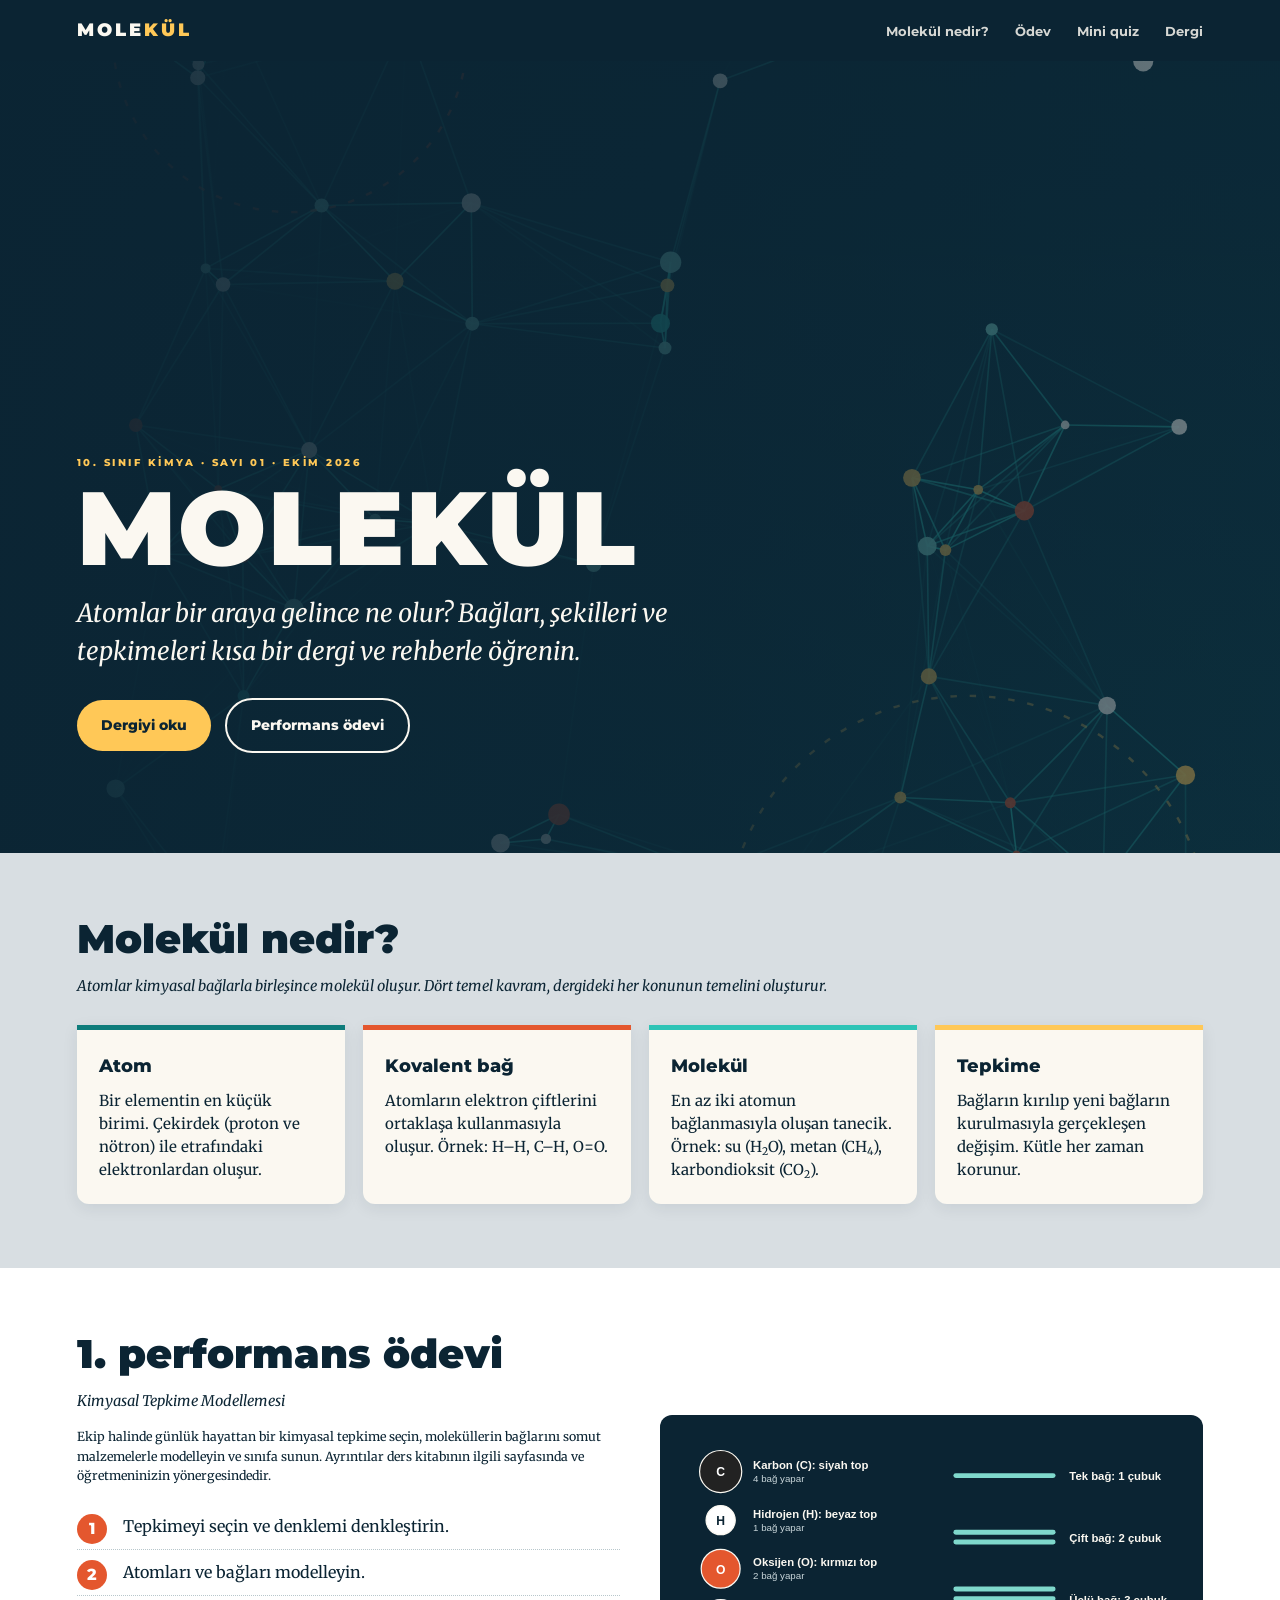
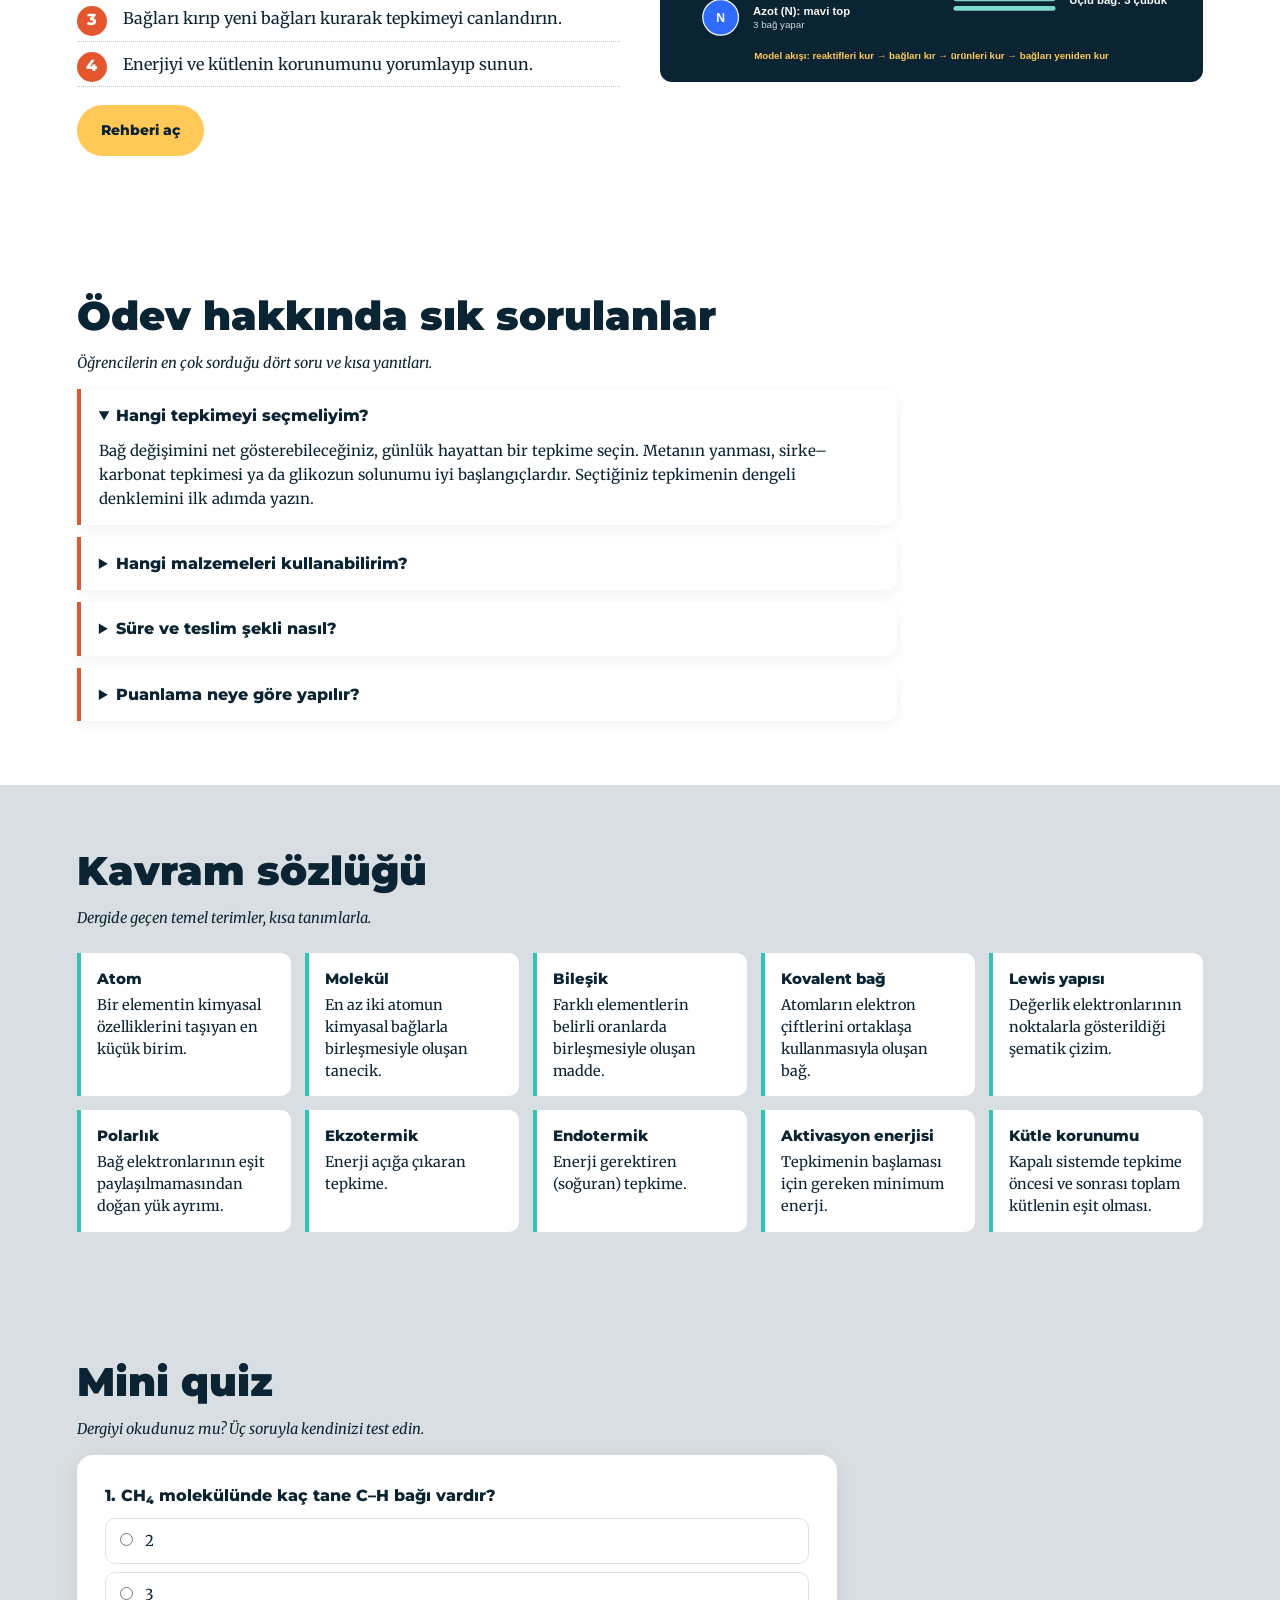
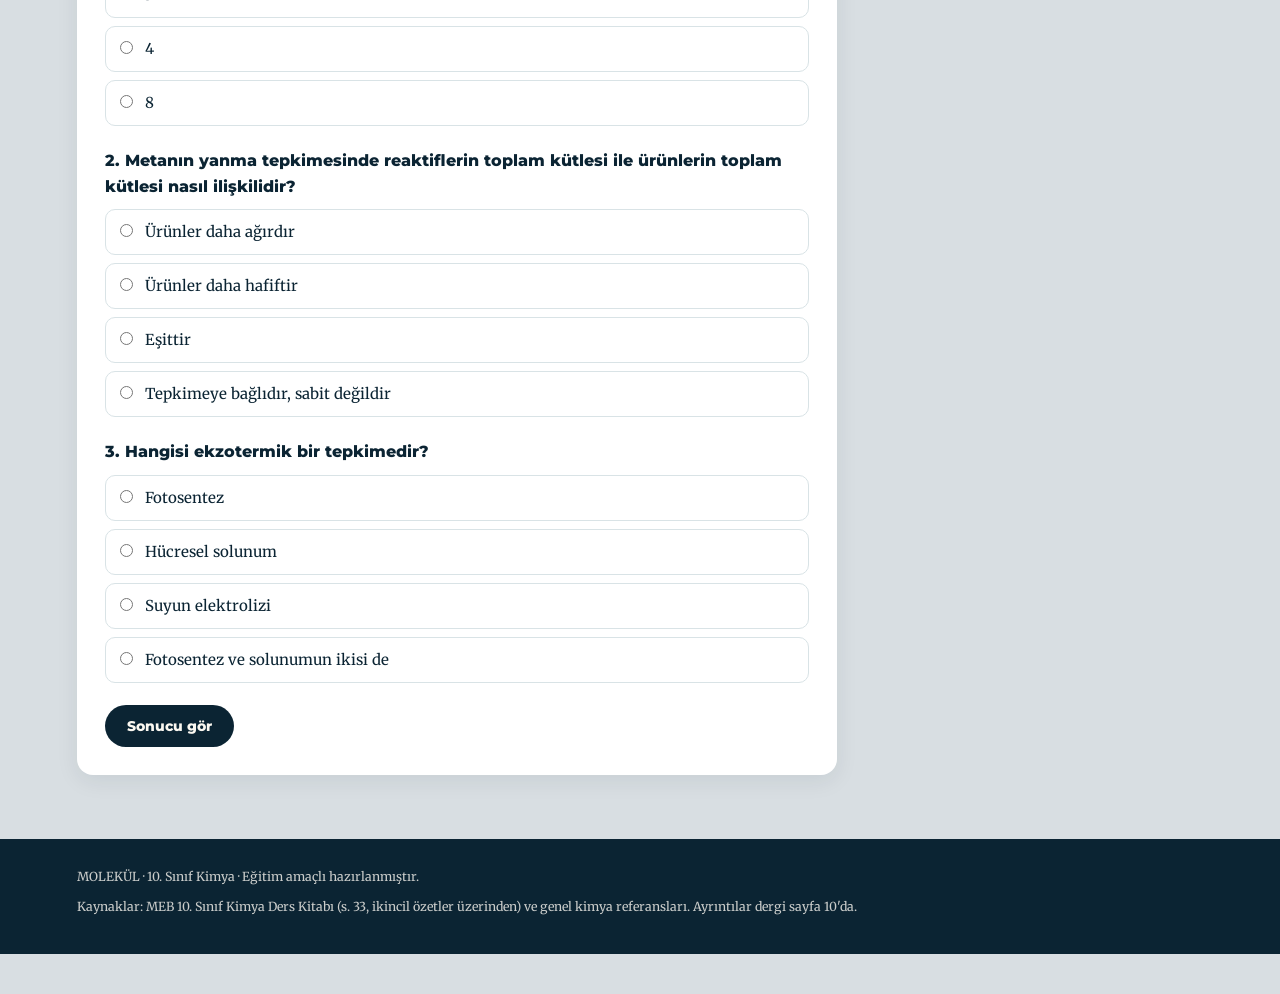
==== public/kimya/index.html @ 11183472 "Add MOLEKÜL chemistry magazine and website - 10-page A4 magazine in public/kimya (sayfa1-10.html): a" ====
<!DOCTYPE html>
<html lang="tr">
<head>
    <meta charset="UTF-8">
    <meta name="viewport" content="width=device-width, initial-scale=1.0">
    <title>MOLEKÜL — 10. Sınıf Kimya</title>
    <meta name="description" content="Moleküller ve kimyasal tepkimeler için kısa dergi, 1. performans ödevi rehberi ve mini quiz.">
    <link rel="preconnect" href="https://fonts.googleapis.com">
    <link rel="preconnect" href="https://fonts.gstatic.com" crossorigin>
    <link href="https://fonts.googleapis.com/css2?family=Merriweather:wght@400;700&family=Montserrat:wght@400;600;700;800;900&display=swap" rel="stylesheet">
    <link rel="stylesheet" href="kimya.css">
</head>
<body>
    <header class="site-header">
        <a class="brand" href="index.html">MOLE<span>KÜL</span></a>
        <nav class="site-nav">
            <a href="#molekul">Molekül nedir?</a>
            <a href="#odev">Ödev</a>
            <a href="#quiz">Mini quiz</a>
            <a href="dergi.html">Dergi</a>
        </nav>
    </header>

    <section class="hero">
        <img src="img/kapak.svg" alt="">
        <div class="hero-inner">
            <p class="kicker">10. Sınıf Kimya · Sayı 01 · Ekim 2026</p>
            <h1>MOLEKÜL</h1>
            <p class="lead">Atomlar bir araya gelince ne olur? Bağları, şekilleri ve tepkimeleri kısa bir dergi ve rehberle öğrenin.</p>
            <div class="btn-row">
                <a class="btn primary" href="dergi.html">Dergiyi oku</a>
                <a class="btn ghost" href="sayfa10.html">Performans ödevi</a>
            </div>
        </div>
    </section>

    <section class="block" id="molekul">
        <h2 class="section-title">Molekül nedir?</h2>
        <p class="lead">Atomlar kimyasal bağlarla birleşince molekül oluşur. Dört temel kavram, dergideki her konunun temelini oluşturur.</p>
        <div class="site-cards">
            <div class="site-card">
                <h3>Atom</h3>
                <p>Bir elementin en küçük birimi. Çekirdek (proton ve nötron) ile etrafındaki elektronlardan oluşur.</p>
            </div>
            <div class="site-card coral">
                <h3>Kovalent bağ</h3>
                <p>Atomların elektron çiftlerini ortaklaşa kullanmasıyla oluşur. Örnek: H–H, C–H, O=O.</p>
            </div>
            <div class="site-card mint">
                <h3>Molekül</h3>
                <p>En az iki atomun bağlanmasıyla oluşan tanecik. Örnek: su (H<sub>2</sub>O), metan (CH<sub>4</sub>), karbondioksit (CO<sub>2</sub>).</p>
            </div>
            <div class="site-card sun">
                <h3>Tepkime</h3>
                <p>Bağların kırılıp yeni bağların kurulmasıyla gerçekleşen değişim. Kütle her zaman korunur.</p>
            </div>
        </div>
    </section>

    <section class="block alt" id="odev">
        <div class="two-up">
            <div>
                <h2 class="section-title">1. performans ödevi</h2>
                <p class="lead">Kimyasal Tepkime Modellemesi</p>
                <p>Ekip halinde günlük hayattan bir kimyasal tepkime seçin, moleküllerin bağlarını somut malzemelerle modelleyin ve sınıfa sunun. Ayrıntılar ders kitabının ilgili sayfasında ve öğretmeninizin yönergesindedir.</p>
                <ol class="steps-web">
                    <li>Tepkimeyi seçin ve denklemi denkleştirin.</li>
                    <li>Atomları ve bağları modelleyin.</li>
                    <li>Bağları kırıp yeni bağları kurarak tepkimeyi canlandırın.</li>
                    <li>Enerjiyi ve kütlenin korunumunu yorumlayıp sunun.</li>
                </ol>
                <div class="btn-row">
                    <a class="btn primary" href="sayfa10.html">Rehberi aç</a>
                </div>
            </div>
            <img src="img/model-malzeme.svg" alt="Atom renk kodları ve bağ çubukları">
        </div>
    </section>

    <section class="block alt" id="sss">
        <h2 class="section-title">Ödev hakkında sık sorulanlar</h2>
        <p class="lead">Öğrencilerin en çok sorduğu dört soru ve kısa yanıtları.</p>
        <div class="faq">
            <details open>
                <summary>Hangi tepkimeyi seçmeliyim?</summary>
                <p>Bağ değişimini net gösterebileceğiniz, günlük hayattan bir tepkime seçin. Metanın yanması, sirke–karbonat tepkimesi ya da glikozun solunumu iyi başlangıçlardır. Seçtiğiniz tepkimenin dengeli denklemini ilk adımda yazın.</p>
            </details>
            <details>
                <summary>Hangi malzemeleri kullanabilirim?</summary>
                <p>Atomlar için renkli hamur, kil ya da toplar; bağlar için kürdan, çöp şiş veya pipet kullanabilirsiniz. Renk kodları için dergi sayfa 10'a bakın: karbon siyah, hidrojen beyaz, oksijen kırmızı, azot mavi.</p>
            </details>
            <details>
                <summary>Süre ve teslim şekli nasıl?</summary>
                <p>Ders kitabındaki özete göre çalışma 2 ders saatinde tamamlanır ve model ile kısa bir sunum (ya da poster) olarak teslim edilir. Kesin tarih ve format için öğretmeninizin yönergesi geçerlidir.</p>
            </details>
            <details>
                <summary>Puanlama neye göre yapılır?</summary>
                <p>İkincil kaynaklara göre tepkimenin tanımı, malzeme seçimi, süreç adımlarının izlenmesi ve modelin bilimsel uygunluğu ölçütlerle değerlendirilir. Ders kitabının eklerindeki form ve öğretmen kriterleri esas alınmalıdır.</p>
            </details>
        </div>
    </section>

    <section class="block" id="sozluk">
        <h2 class="section-title">Kavram sözlüğü</h2>
        <p class="lead">Dergide geçen temel terimler, kısa tanımlarla.</p>
        <dl class="glossary">
            <div><dt>Atom</dt><dd>Bir elementin kimyasal özelliklerini taşıyan en küçük birim.</dd></div>
            <div><dt>Molekül</dt><dd>En az iki atomun kimyasal bağlarla birleşmesiyle oluşan tanecik.</dd></div>
            <div><dt>Bileşik</dt><dd>Farklı elementlerin belirli oranlarda birleşmesiyle oluşan madde.</dd></div>
            <div><dt>Kovalent bağ</dt><dd>Atomların elektron çiftlerini ortaklaşa kullanmasıyla oluşan bağ.</dd></div>
            <div><dt>Lewis yapısı</dt><dd>Değerlik elektronlarının noktalarla gösterildiği şematik çizim.</dd></div>
            <div><dt>Polarlık</dt><dd>Bağ elektronlarının eşit paylaşılmamasından doğan yük ayrımı.</dd></div>
            <div><dt>Ekzotermik</dt><dd>Enerji açığa çıkaran tepkime.</dd></div>
            <div><dt>Endotermik</dt><dd>Enerji gerektiren (soğuran) tepkime.</dd></div>
            <div><dt>Aktivasyon enerjisi</dt><dd>Tepkimenin başlaması için gereken minimum enerji.</dd></div>
            <div><dt>Kütle korunumu</dt><dd>Kapalı sistemde tepkime öncesi ve sonrası toplam kütlenin eşit olması.</dd></div>
        </dl>
    </section>

    <section class="block" id="quiz">
        <h2 class="section-title">Mini quiz</h2>
        <p class="lead">Dergiyi okudunuz mu? Üç soruyla kendinizi test edin.</p>
        <form class="quiz" id="quiz-form">
            <div class="q" data-answer="2">
                <h3>1. CH<sub>4</sub> molekülünde kaç tane C–H bağı vardır?</h3>
                <label><input type="radio" name="q1" value="0"> 2</label>
                <label><input type="radio" name="q1" value="1"> 3</label>
                <label><input type="radio" name="q1" value="2"> 4</label>
                <label><input type="radio" name="q1" value="3"> 8</label>
            </div>
            <div class="q" data-answer="2">
                <h3>2. Metanın yanma tepkimesinde reaktiflerin toplam kütlesi ile ürünlerin toplam kütlesi nasıl ilişkilidir?</h3>
                <label><input type="radio" name="q2" value="0"> Ürünler daha ağırdır</label>
                <label><input type="radio" name="q2" value="1"> Ürünler daha hafiftir</label>
                <label><input type="radio" name="q2" value="2"> Eşittir</label>
                <label><input type="radio" name="q2" value="3"> Tepkimeye bağlıdır, sabit değildir</label>
            </div>
            <div class="q" data-answer="1">
                <h3>3. Hangisi ekzotermik bir tepkimedir?</h3>
                <label><input type="radio" name="q3" value="0"> Fotosentez</label>
                <label><input type="radio" name="q3" value="1"> Hücresel solunum</label>
                <label><input type="radio" name="q3" value="2"> Suyun elektrolizi</label>
                <label><input type="radio" name="q3" value="3"> Fotosentez ve solunumun ikisi de</label>
            </div>
            <div class="quiz-actions">
                <button type="submit">Sonucu gör</button>
                <span id="quiz-result" aria-live="polite"></span>
            </div>
        </form>
    </section>

    <footer class="site-footer">
        <p>MOLEKÜL · 10. Sınıf Kimya · Eğitim amaçlı hazırlanmıştır.</p>
        <p>Kaynaklar: MEB 10. Sınıf Kimya Ders Kitabı (s. 33, ikincil özetler üzerinden) ve genel kimya referansları. Ayrıntılar dergi sayfa 10'da.</p>
    </footer>

    <script>
        (function () {
            var form = document.getElementById('quiz-form');
            if (!form) return;

            form.addEventListener('submit', function (event) {
                event.preventDefault();
                var questions = form.querySelectorAll('.q');
                var score = 0;

                questions.forEach(function (question) {
                    var correct = Number(question.getAttribute('data-answer'));
                    var checked = question.querySelector('input:checked');

                    question.querySelectorAll('label').forEach(function (label, index) {
                        label.classList.remove('correct', 'wrong');
                        if (index === correct) {
                            label.classList.add('correct');
                        } else if (checked && label.contains(checked)) {
                            label.classList.add('wrong');
                        }
                    });

                    if (checked && Number(checked.value) === correct) score++;
                });

                var message = score === questions.length
                    ? ' Harika, hepsini doğru bildiniz!'
                    : ' Dergiyi tekrar gözden geçirebilirsiniz.';
                document.getElementById('quiz-result').textContent =
                    'Skorunuz: ' + score + ' / ' + questions.length + '.' + message;
            });
        })();
    </script>
</body>
</html>
---- public/kimya/kimya.css ----
/* ============================================
   MOLEKÜL — kimya dergisi ve web sitesi ortak stilleri
   Dergi sayfaları A4 (210 × 297 mm) sabit ölçülüdür; taşan içerik gizlenir,
   bu yüzden her sayfanın içeriği yüksekliğe sığmalıdır.
   ============================================ */

:root {
    --ink: #0b2433;
    --teal: #0e7c7b;
    --teal-soft: #d7efec;
    --mint: #2ec4b6;
    --sun: #ffc857;
    --sun-soft: #fff3c4;
    --coral: #e4572e;
    --coral-soft: #fde7df;
    --paper: #fbf8f1;
    --muted: #5b6b73;
    --line: #d9e3e6;
    --display: 'Montserrat', Arial, Helvetica, sans-serif;
    --body: 'Merriweather', Georgia, 'Times New Roman', serif;
}

* {
    box-sizing: border-box;
    margin: 0;
    padding: 0;
    -webkit-print-color-adjust: exact;
    print-color-adjust: exact;
}

body {
    background: #d8dee2;
    color: var(--ink);
    font-family: var(--body);
    line-height: 1.6;
    padding-bottom: 40px;
}

img { display: block; max-width: 100%; }
a { color: var(--teal); }

/* ---------- Ekran gezinmesi (yazdırmada gizlenir) ---------- */
.screen-nav {
    display: flex;
    justify-content: center;
    flex-wrap: wrap;
    gap: 10px;
    padding: 20px 16px 4px;
    font-family: var(--display);
    font-size: 12px;
    font-weight: 700;
}

.screen-nav a {
    color: var(--ink);
    text-decoration: none;
    background: #fff;
    padding: 7px 16px;
    border-radius: 999px;
    box-shadow: 0 2px 8px rgba(11, 36, 51, 0.12);
}

.screen-nav a:hover {
    background: var(--ink);
    color: var(--paper);
}

/* ---------- Dergi sayfası ---------- */
.page {
    width: 210mm;
    height: 297mm;
    margin: 22px auto;
    background: var(--paper);
    position: relative;
    overflow: hidden;
    padding: 14mm 16mm 20mm;
    display: flex;
    flex-direction: column;
    box-shadow: 0 10px 40px rgba(11, 36, 51, 0.18);
}

.page-head {
    display: flex;
    justify-content: space-between;
    align-items: center;
    font-family: var(--display);
    font-size: 7pt;
    font-weight: 700;
    letter-spacing: 2px;
    text-transform: uppercase;
    color: var(--teal);
    border-bottom: 1px solid var(--line);
    padding-bottom: 3mm;
    margin-bottom: 6mm;
}

.page-body {
    flex: 1;
    min-height: 0;
}

.page-foot {
    position: absolute;
    left: 16mm;
    right: 16mm;
    bottom: 8mm;
    display: flex;
    justify-content: space-between;
    align-items: center;
    font-family: var(--display);
    font-size: 7pt;
    font-weight: 600;
    color: var(--muted);
    border-top: 1px solid var(--line);
    padding-top: 2.5mm;
}

.page-foot .num {
    background: var(--ink);
    color: var(--paper);
    padding: 1mm 3mm;
    border-radius: 2px;
    font-weight: 800;
    letter-spacing: 1px;
}

/* ---------- Tipografi ---------- */
.kicker {
    font-family: var(--display);
    font-size: 7.5pt;
    font-weight: 800;
    letter-spacing: 2.5px;
    text-transform: uppercase;
    color: var(--coral);
    margin-bottom: 2mm;
}

.title {
    font-family: var(--display);
    font-size: 25pt;
    font-weight: 900;
    line-height: 1.08;
    letter-spacing: -0.3px;
    color: var(--ink);
    margin-bottom: 4mm;
}

.lead {
    font-size: 11pt;
    font-style: italic;
    line-height: 1.5;
    color: var(--ink);
    margin-bottom: 4mm;
}

h2 {
    font-family: var(--display);
    font-size: 11.5pt;
    font-weight: 800;
    line-height: 1.25;
    color: var(--teal);
    margin: 5mm 0 2mm;
}

p {
    font-size: 9.3pt;
    line-height: 1.6;
    margin-bottom: 2.6mm;
}

strong { color: var(--ink); }

/* ---------- Formül bandı ---------- */
.eq {
    font-family: var(--display);
    font-size: 11pt;
    font-weight: 700;
    text-align: center;
    background: var(--ink);
    color: var(--sun);
    padding: 3mm 4mm;
    border-radius: 6px;
    margin: 3mm 0;
    letter-spacing: 0.2px;
}

sub { font-size: 0.7em; vertical-align: -0.25em; line-height: 0; }
sup { font-size: 0.7em; vertical-align: 0.4em; line-height: 0; }

/* ---------- Görseller ---------- */
.fig {
    margin: 4mm 0;
}

.fig img {
    width: 100%;
    height: auto;
}

.fig figcaption {
    font-family: var(--display);
    font-size: 6.8pt;
    font-weight: 600;
    line-height: 1.45;
    color: var(--muted);
    margin-top: 2mm;
}

.fig.card {
    background: #fff;
    border: 1px solid var(--line);
    border-radius: 10px;
    padding: 4mm;
    box-shadow: 0 4px 14px rgba(11, 36, 51, 0.08);
}

.fig.dark {
    background: var(--ink);
    padding: 4mm;
}

.fig.dark figcaption {
    color: var(--sun);
}

.fig.sm img { width: 150mm; max-width: 100%; margin: 0 auto; }
.fig.xs img { width: 130mm; max-width: 100%; margin: 0 auto; }

.fig.float-r {
    float: right;
    width: 72mm;
    margin: 0 0 4mm 6mm;
}

.fig.float-l {
    float: left;
    width: 98mm;
    margin: 0 6mm 4mm 0;
}

/* ---------- Kutular ---------- */
.callout {
    border-left: 3px solid var(--sun);
    background: var(--sun-soft);
    padding: 3mm 4mm;
    margin: 4mm 0;
    border-radius: 0 6px 6px 0;
    font-size: 8.8pt;
    line-height: 1.5;
}

.callout.teal { border-color: var(--teal); background: var(--teal-soft); }
.callout.coral { border-color: var(--coral); background: var(--coral-soft); }

.callout strong {
    font-family: var(--display);
    font-size: 8.5pt;
}

.pull {
    font-family: var(--body);
    font-style: italic;
    font-size: 13.5pt;
    line-height: 1.4;
    color: var(--ink);
    border-top: 3px solid var(--coral);
    padding-top: 4mm;
    margin: 6mm 0;
}

.pull small {
    display: block;
    font-family: var(--display);
    font-size: 7pt;
    font-style: normal;
    font-weight: 600;
    color: var(--muted);
    margin-top: 2mm;
}

/* ---------- Düzenler ---------- */
.split {
    display: grid;
    grid-template-columns: 1.2fr 1fr;
    gap: 8mm;
}

.cols-2 {
    display: grid;
    grid-template-columns: 1fr 1fr;
    gap: 5mm;
}

.cols-3 {
    display: grid;
    grid-template-columns: repeat(3, 1fr);
    gap: 4mm;
}

.card {
    background: #fff;
    border-top: 4px solid var(--teal);
    padding: 3.5mm;
    border-radius: 0 0 8px 8px;
    box-shadow: 0 3px 10px rgba(11, 36, 51, 0.07);
}

.card h3 {
    font-family: var(--display);
    font-size: 9pt;
    font-weight: 800;
    color: var(--ink);
    margin-bottom: 1.5mm;
}

.card p {
    font-size: 8.3pt;
    margin: 0;
}

.card.coral { border-color: var(--coral); }
.card.mint { border-color: var(--mint); }
.card.sun { border-color: var(--sun); }

.card .eq {
    font-size: 8.6pt;
    padding: 2mm 2.5mm;
    margin: 2mm 0;
}

/* ---------- Tablolar ---------- */
table.data {
    width: 100%;
    border-collapse: collapse;
    font-size: 8.4pt;
    margin: 3mm 0;
}

table.data th {
    font-family: var(--display);
    font-size: 6.8pt;
    font-weight: 800;
    letter-spacing: 1px;
    text-transform: uppercase;
    background: var(--ink);
    color: var(--paper);
    text-align: left;
    padding: 2mm 3mm;
}

table.data td {
    padding: 1.8mm 3mm;
    border-bottom: 1px solid var(--line);
}

table.data tr:nth-child(even) td {
    background: #f1f6f6;
}

table.data td.num {
    font-family: var(--display);
    font-weight: 700;
    color: var(--teal);
}

/* ---------- Listeler ---------- */
.toc {
    list-style: none;
}

.toc li {
    display: flex;
    gap: 3mm;
    padding: 2.6mm 0;
    border-bottom: 1px dotted #b8c7cc;
}

.toc .pg {
    font-family: var(--display);
    font-size: 11pt;
    font-weight: 900;
    color: var(--coral);
    min-width: 8mm;
}

.toc .t {
    font-family: var(--display);
    font-size: 9.5pt;
    font-weight: 800;
    color: var(--ink);
    display: block;
}

.toc .d {
    font-size: 7.8pt;
    color: var(--muted);
    display: block;
    line-height: 1.4;
}

.terms {
    display: grid;
    grid-template-columns: 1fr 1fr;
    gap: 3mm;
}

.term {
    background: #fff;
    border-left: 3px solid var(--mint);
    padding: 2.5mm 3mm;
    font-size: 8.2pt;
    line-height: 1.45;
}

.term strong {
    display: block;
    font-family: var(--display);
    font-size: 8.6pt;
    margin-bottom: 0.5mm;
}

.steps {
    list-style: none;
    counter-reset: step;
}

.steps li {
    counter-increment: step;
    position: relative;
    background: #fff;
    border-radius: 6px;
    padding: 2mm 3mm 2mm 12mm;
    margin-bottom: 1.6mm;
    font-size: 8.6pt;
    line-height: 1.5;
}

.steps li::before {
    content: counter(step);
    position: absolute;
    left: 3mm;
    top: 2.4mm;
    width: 6mm;
    height: 6mm;
    border-radius: 50%;
    background: var(--coral);
    color: #fff;
    font-family: var(--display);
    font-size: 8.5pt;
    font-weight: 800;
    display: flex;
    align-items: center;
    justify-content: center;
}

.checklist {
    list-style: none;
    font-size: 8.6pt;
}

.checklist li {
    padding: 1mm 0 1mm 5mm;
    text-indent: -5mm;
}

.checklist li::before {
    content: '☐';
    color: var(--teal);
    font-size: 10pt;
    margin-right: 2mm;
}

.refs {
    font-size: 7.2pt;
    line-height: 1.5;
    color: var(--muted);
    padding-left: 4mm;
}

.refs li {
    margin-bottom: 1mm;
}

.tag-row {
    display: flex;
    gap: 3mm;
    flex-wrap: wrap;
    margin: 3mm 0;
}

.tag {
    font-family: var(--display);
    font-size: 7pt;
    font-weight: 800;
    letter-spacing: 1px;
    text-transform: uppercase;
    background: var(--ink);
    color: var(--paper);
    padding: 1.5mm 3mm;
    border-radius: 999px;
}

.tag.coral { background: var(--coral); }
.tag.teal { background: var(--teal); }
.tag.sun { background: var(--sun); color: var(--ink); }

/* ---------- Kapak ---------- */
.page.cover {
    background: var(--ink);
    color: var(--paper);
    padding: 0;
}

.cover-art {
    position: absolute;
    inset: 0;
    width: 100%;
    height: 100%;
    object-fit: cover;
    opacity: 0.85;
}

.cover-shade {
    position: absolute;
    inset: 0;
    background: linear-gradient(180deg, rgba(11, 36, 51, 0.88) 0%, rgba(11, 36, 51, 0.25) 42%, rgba(11, 36, 51, 0.35) 62%, rgba(11, 36, 51, 0.96) 100%);
}

.cover-content {
    position: absolute;
    inset: 0;
    padding: 18mm 18mm 16mm;
    display: flex;
    flex-direction: column;
}

.cover-top {
    display: flex;
    justify-content: space-between;
    font-family: var(--display);
    font-size: 8pt;
    font-weight: 700;
    letter-spacing: 3px;
    text-transform: uppercase;
    color: var(--sun);
}

.cover h1 {
    font-family: var(--display);
    font-size: 76pt;
    font-weight: 900;
    letter-spacing: 2px;
    line-height: 0.92;
    margin-top: 34mm;
    color: var(--paper);
    text-shadow: 0 6px 24px rgba(0, 0, 0, 0.5);
}

.cover .subtitle {
    font-family: var(--body);
    font-style: italic;
    font-size: 17pt;
    line-height: 1.3;
    margin-top: 6mm;
    color: var(--paper);
}

.cover-lines {
    margin-top: auto;
    display: grid;
    gap: 5mm;
    padding-right: 30%;
}

.cover-line {
    border-left: 3px solid var(--sun);
    padding-left: 4mm;
}

.cover-line h2 {
    font-family: var(--display);
    font-size: 8.5pt;
    font-weight: 800;
    color: var(--sun);
    text-transform: uppercase;
    letter-spacing: 1.5px;
    margin: 0 0 1mm;
}

.cover-line p {
    font-size: 13pt;
    font-weight: 700;
    line-height: 1.25;
    margin: 0;
    color: var(--paper);
}

.cover-foot {
    margin-top: 10mm;
    display: flex;
    justify-content: space-between;
    align-items: flex-end;
    font-family: var(--display);
    font-size: 7.5pt;
    letter-spacing: 1.5px;
    text-transform: uppercase;
    color: rgba(251, 248, 241, 0.8);
}

.cover-foot .big {
    font-size: 12pt;
    font-weight: 900;
    color: var(--sun);
    letter-spacing: 2px;
}

/* ============================================
   WEB SİTESİ
   ============================================ */

.site-header {
    display: flex;
    justify-content: space-between;
    align-items: center;
    flex-wrap: wrap;
    gap: 10px;
    padding: 16px 6vw;
    background: var(--ink);
    color: var(--paper);
    position: sticky;
    top: 0;
    z-index: 10;
}

.brand {
    font-family: var(--display);
    font-size: 18px;
    font-weight: 900;
    letter-spacing: 3px;
    color: var(--paper);
    text-decoration: none;
}

.brand span { color: var(--sun); }

.site-nav a {
    color: var(--paper);
    text-decoration: none;
    font-family: var(--display);
    font-size: 13px;
    font-weight: 700;
    margin-left: 22px;
    opacity: 0.85;
}

.site-nav a:hover {
    opacity: 1;
    color: var(--sun);
}

.hero {
    position: relative;
    min-height: 88vh;
    display: flex;
    align-items: flex-end;
    background: var(--ink);
    color: var(--paper);
    overflow: hidden;
}

.hero > img {
    position: absolute;
    inset: 0;
    width: 100%;
    height: 100%;
    object-fit: cover;
    opacity: 0.7;
}

.hero::after {
    content: '';
    position: absolute;
    inset: 0;
    z-index: 0;
    background: linear-gradient(90deg, rgba(11, 36, 51, 0.92) 0%, rgba(11, 36, 51, 0.7) 55%, rgba(11, 36, 51, 0.35) 100%);
}

.hero-inner {
    position: relative;
    z-index: 1;
    padding: 12vh 6vw 10vh;
    max-width: 960px;
}

.hero h1 {
    font-family: var(--display);
    font-size: clamp(44px, 9vw, 104px);
    font-weight: 900;
    line-height: 0.95;
    letter-spacing: 2px;
}

.hero .lead {
    color: var(--paper);
    font-size: clamp(18px, 2.4vw, 25px);
    max-width: 640px;
    margin: 18px 0 28px;
}

.btn {
    display: inline-block;
    padding: 14px 24px;
    border-radius: 999px;
    font-family: var(--display);
    font-size: 14px;
    font-weight: 800;
    text-decoration: none;
    margin: 0 10px 10px 0;
}

.btn.primary {
    background: var(--sun);
    color: var(--ink);
}

.btn.ghost {
    border: 2px solid var(--paper);
    color: var(--paper);
}

.block {
    padding: 64px 6vw;
}

.block.alt {
    background: #fff;
}

.block h2.section-title {
    font-family: var(--display);
    font-size: clamp(26px, 4vw, 40px);
    font-weight: 900;
    line-height: 1.1;
    color: var(--ink);
    margin: 0 0 14px;
}

.site-cards {
    display: grid;
    grid-template-columns: repeat(4, 1fr);
    gap: 18px;
    margin-top: 28px;
}

.site-cards.five {
    grid-template-columns: repeat(5, 1fr);
}

@media (max-width: 900px) {
    .site-cards {
        grid-template-columns: repeat(2, 1fr);
    }
}

.site-card {
    background: var(--paper);
    border-top: 5px solid var(--teal);
    padding: 22px;
    border-radius: 0 0 12px 12px;
    box-shadow: 0 4px 16px rgba(11, 36, 51, 0.08);
}

.site-card.coral { border-color: var(--coral); }
.site-card.mint { border-color: var(--mint); }
.site-card.sun { border-color: var(--sun); }

a.site-card {
    display: block;
    text-decoration: none;
    color: var(--ink);
    transition: transform 0.15s ease, box-shadow 0.15s ease;
}

a.site-card:hover {
    transform: translateY(-3px);
    box-shadow: 0 10px 24px rgba(11, 36, 51, 0.14);
}

.hero .kicker {
    color: var(--sun);
}

.btn-row {
    margin-top: 18px;
}

.faq {
    max-width: 820px;
    display: grid;
    gap: 12px;
}

.faq details {
    background: #fff;
    border-left: 4px solid var(--coral);
    border-radius: 0 10px 10px 0;
    padding: 14px 18px;
    box-shadow: 0 3px 12px rgba(11, 36, 51, 0.06);
}

.faq summary {
    font-family: var(--display);
    font-size: 16px;
    font-weight: 800;
    cursor: pointer;
}

.faq details p {
    margin: 10px 0 0;
    font-size: 15px;
    line-height: 1.6;
}

.glossary {
    display: grid;
    grid-template-columns: repeat(5, 1fr);
    gap: 14px;
    margin-top: 24px;
}

@media (max-width: 900px) {
    .glossary {
        grid-template-columns: repeat(2, 1fr);
    }
}

@media (max-width: 560px) {
    .glossary {
        grid-template-columns: 1fr;
    }
}

.glossary > div {
    background: #fff;
    border-left: 4px solid var(--mint);
    border-radius: 0 10px 10px 0;
    padding: 14px 16px;
}

.glossary dt {
    font-family: var(--display);
    font-size: 15px;
    font-weight: 800;
    margin-bottom: 4px;
}

.glossary dd {
    font-size: 14.5px;
    line-height: 1.5;
    margin: 0;
}

.site-card h3 {
    font-family: var(--display);
    font-size: 18px;
    font-weight: 800;
    margin-bottom: 8px;
}

.site-card p {
    font-size: 15px;
    line-height: 1.55;
    margin: 0;
}

.two-up {
    display: grid;
    grid-template-columns: 1fr 1fr;
    gap: 40px;
    align-items: center;
}

.two-up img {
    width: 100%;
    background: var(--ink);
    border-radius: 12px;
    padding: 12px;
}

.steps-web {
    list-style: none;
    counter-reset: sw;
    margin-top: 18px;
}

.steps-web li {
    counter-increment: sw;
    position: relative;
    padding: 10px 0 10px 46px;
    font-size: 16px;
    line-height: 1.55;
    border-bottom: 1px dotted #b8c7cc;
}

.steps-web li::before {
    content: counter(sw);
    position: absolute;
    left: 0;
    top: 10px;
    width: 30px;
    height: 30px;
    border-radius: 50%;
    background: var(--coral);
    color: #fff;
    font-family: var(--display);
    font-weight: 800;
    display: flex;
    align-items: center;
    justify-content: center;
}

.quiz {
    background: #fff;
    border-radius: 16px;
    padding: 28px;
    box-shadow: 0 6px 22px rgba(11, 36, 51, 0.08);
    max-width: 760px;
}

.q {
    margin-bottom: 22px;
}

.q h3 {
    font-family: var(--display);
    font-size: 16px;
    font-weight: 800;
    margin-bottom: 10px;
}

.q label {
    display: block;
    padding: 10px 14px;
    border: 1.5px solid var(--line);
    border-radius: 10px;
    margin-bottom: 8px;
    cursor: pointer;
    font-size: 15px;
}

.q label:hover {
    border-color: var(--teal);
}

.q label.correct {
    background: #d7f5e1;
    border-color: #2e9e5b;
}

.q label.wrong {
    background: var(--coral-soft);
    border-color: var(--coral);
}

.q input {
    margin-right: 8px;
}

.quiz-actions {
    display: flex;
    align-items: center;
    gap: 16px;
    flex-wrap: wrap;
}

.quiz button {
    font-family: var(--display);
    font-size: 14px;
    font-weight: 800;
    background: var(--ink);
    color: var(--paper);
    border: 0;
    border-radius: 999px;
    padding: 12px 22px;
    cursor: pointer;
}

#quiz-result {
    font-family: var(--display);
    font-size: 17px;
    font-weight: 800;
}

.site-footer {
    background: var(--ink);
    color: rgba(251, 248, 241, 0.8);
    padding: 28px 6vw;
    font-size: 14px;
}

.site-footer a {
    color: var(--sun);
}

/* ============================================
   YAZDIRMA
   ============================================ */
@media print {
    @page {
        size: A4;
        margin: 0;
    }

    body {
        background: none;
        padding: 0;
    }

    .screen-nav,
    .site-header,
    .site-footer {
        display: none !important;
    }

    .page {
        margin: 0;
        box-shadow: none;
        page-break-after: always;
    }
}

/* ============================================
   DAR EKRAN (telefon): A4 sabit ölçüsü kalkar, içerik akar
   ============================================ */
@media (max-width: 760px) {
    .page {
        width: auto;
        height: auto;
        min-height: 0;
        margin: 12px 10px;
        padding: 18px 16px 64px;
        overflow: visible;
    }

    .page.cover {
        height: 100vh;
        min-height: 620px;
    }

    .cover h1 {
        font-size: 52pt;
        margin-top: 14vh;
    }

    .split,
    .cols-2,
    .cols-3,
    .two-up,
    .terms {
        grid-template-columns: 1fr;
    }

    .fig.float-r,
    .fig.float-l {
        float: none;
        width: 100%;
        margin: 4mm 0;
    }

    .site-cards {
        grid-template-columns: 1fr;
    }
}
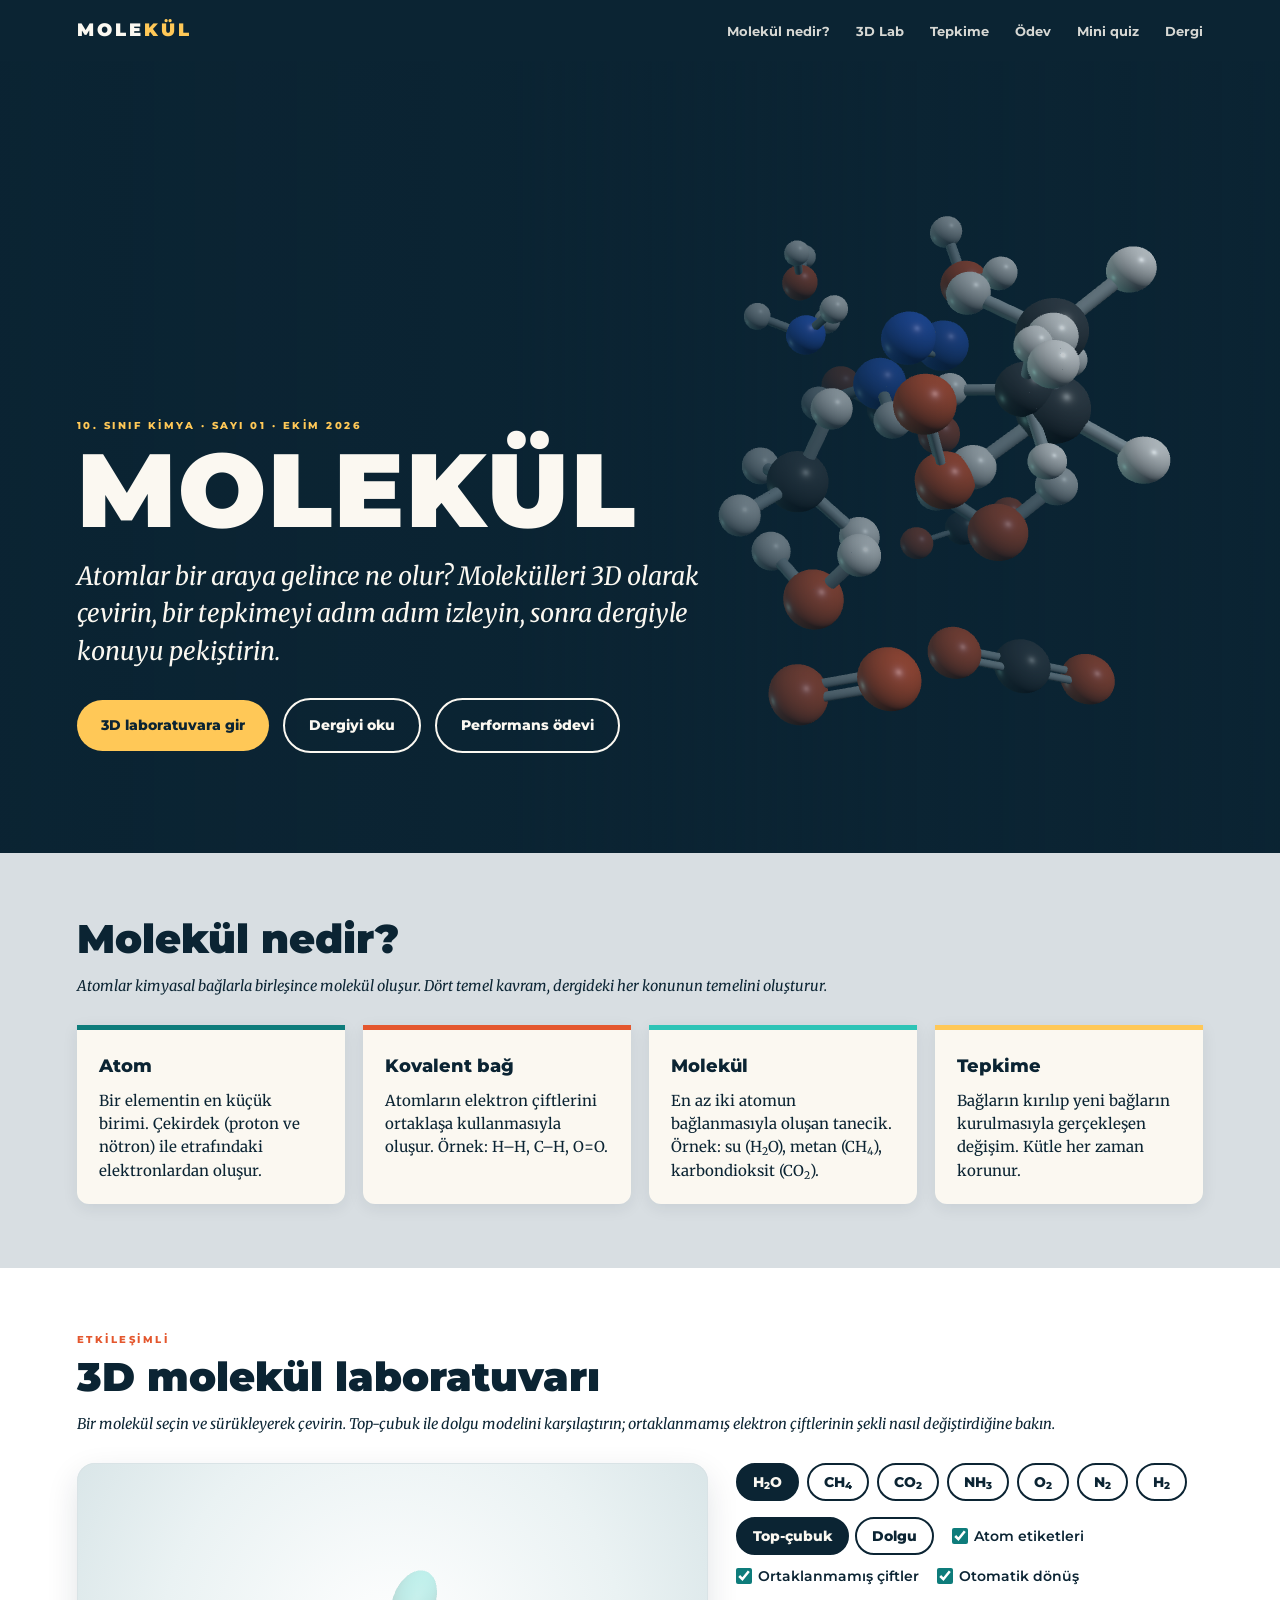
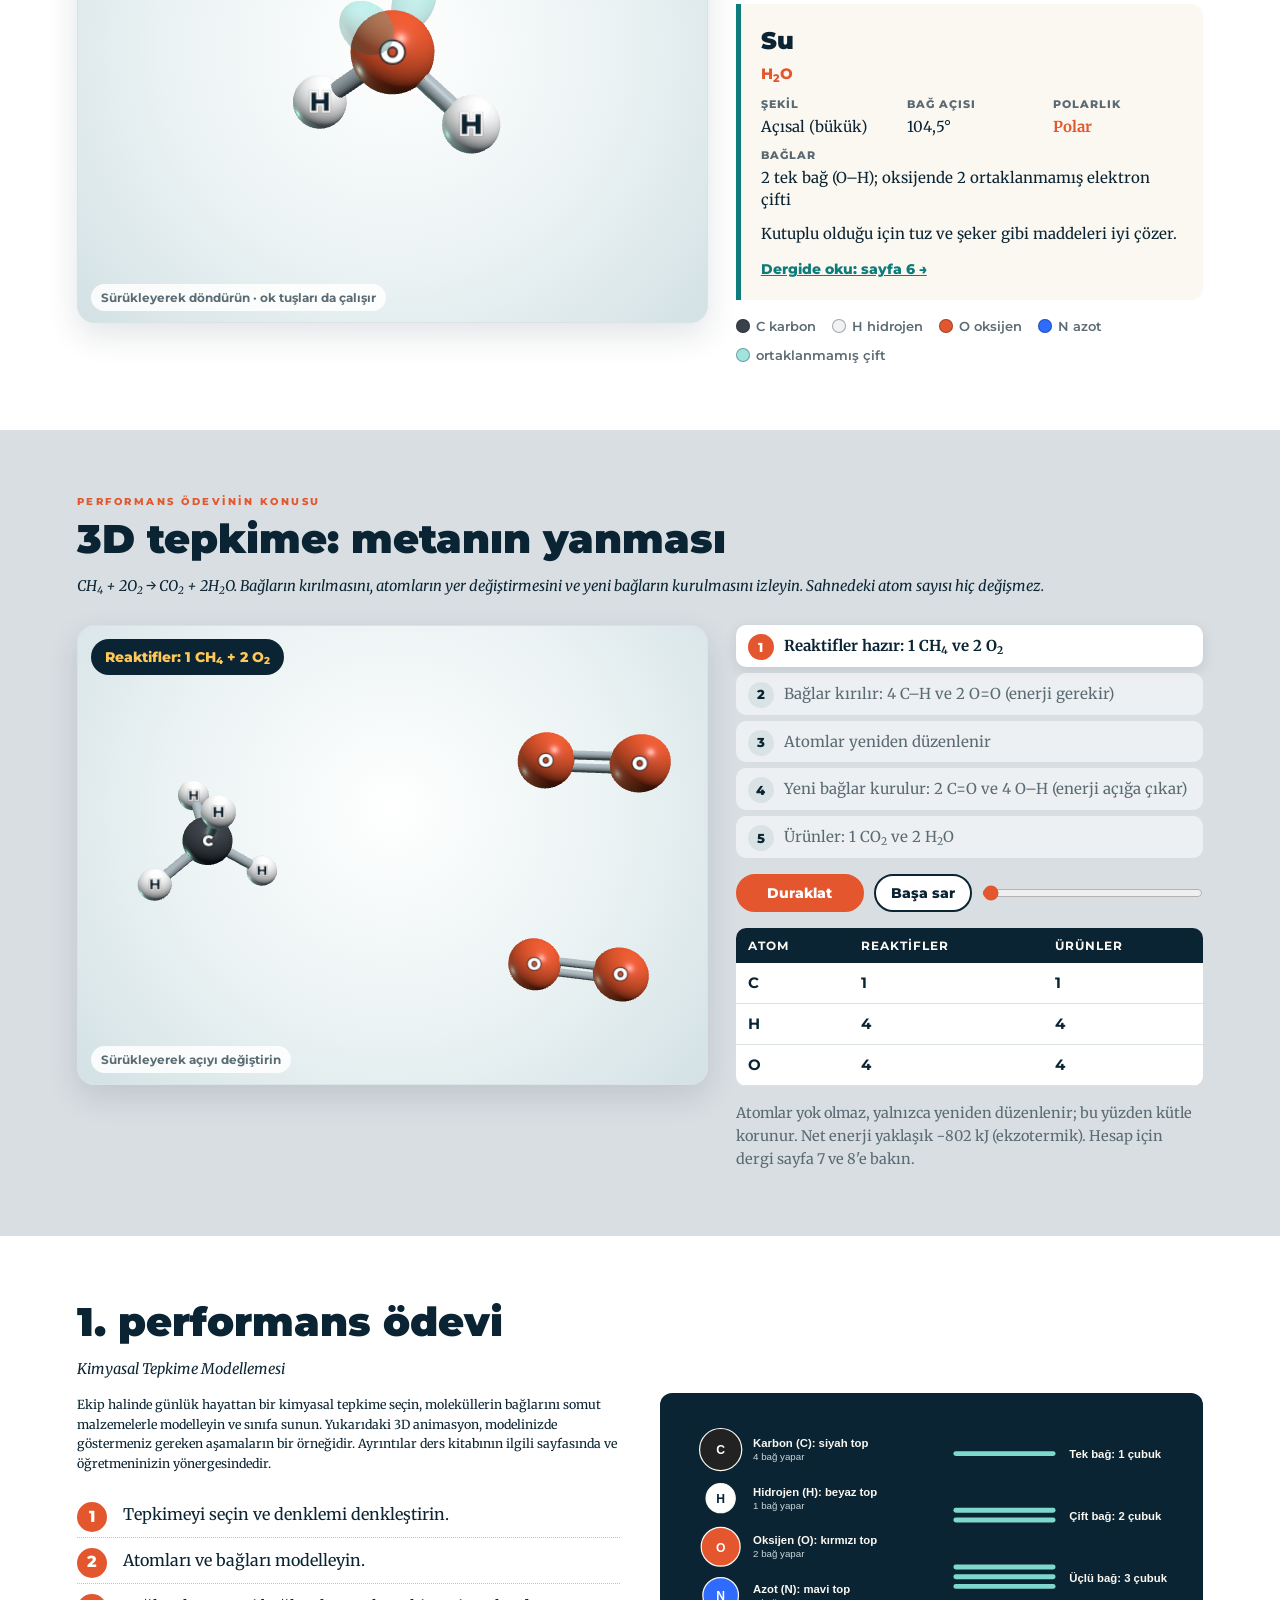
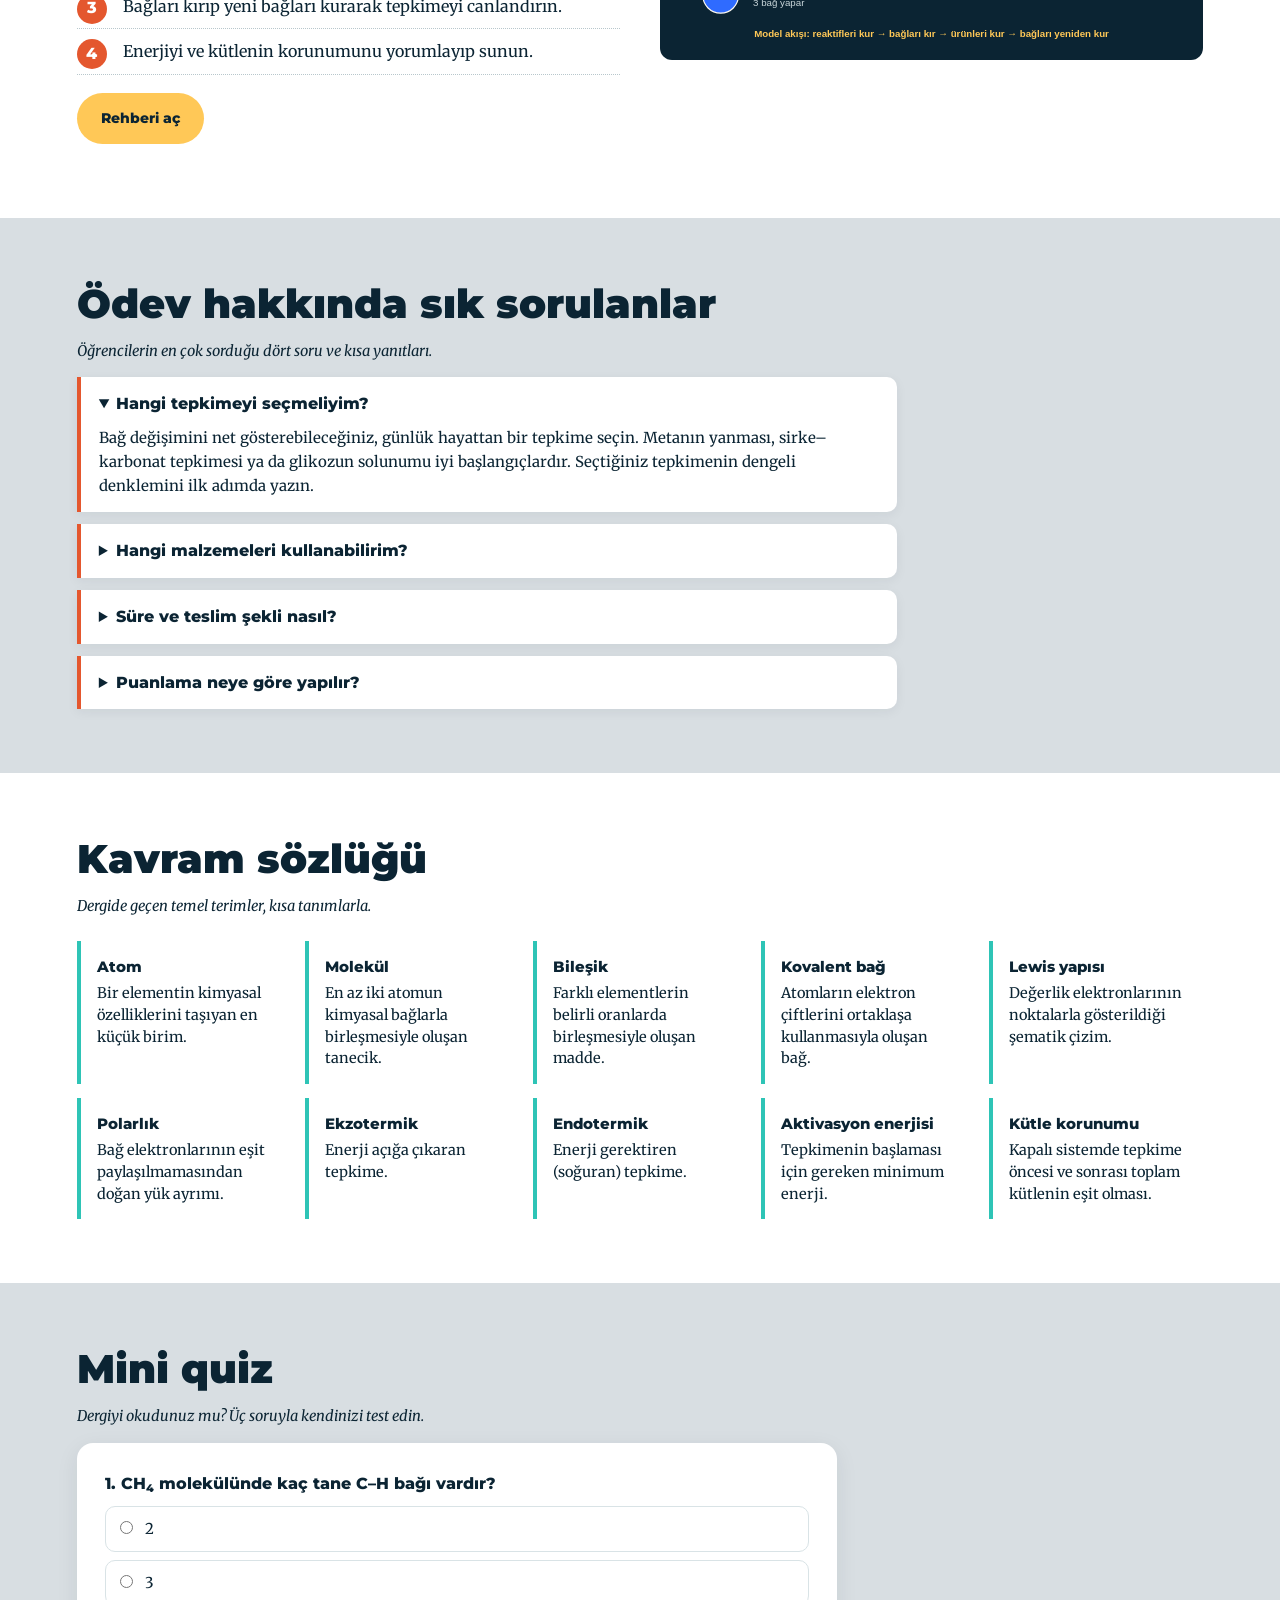
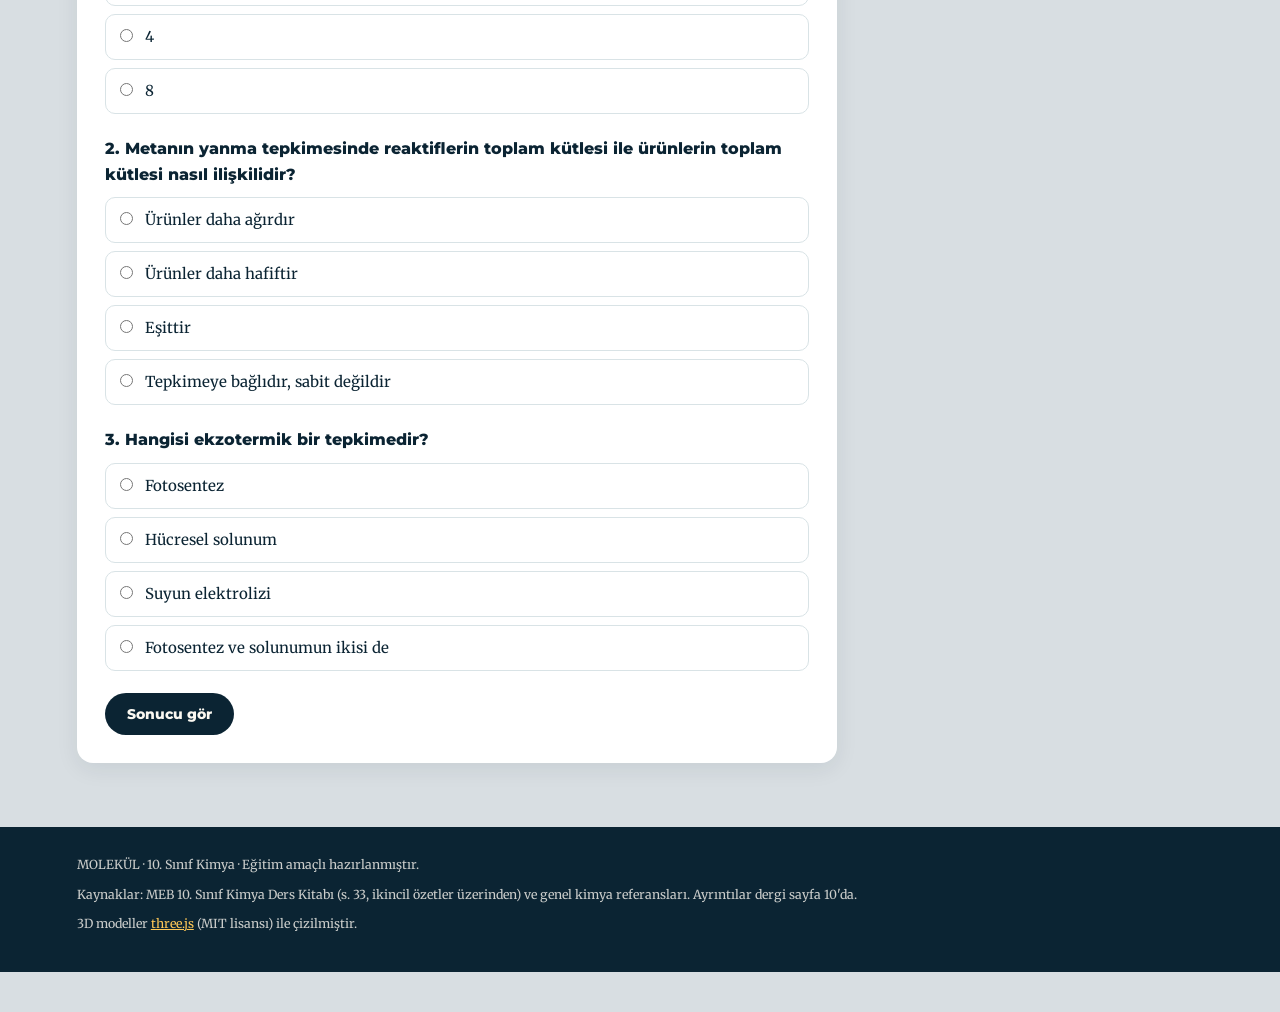
==== commit d3c5ec00: "Add 3D molecule lab and reaction animation to chemistry site - Hero: floating 3D molecule cloud with" ====
--- a/public/kimya/index.html
+++ b/public/kimya/index.html
@@ -4,10 +4,11 @@
     <meta charset="UTF-8">
     <meta name="viewport" content="width=device-width, initial-scale=1.0">
     <title>MOLEKÜL — 10. Sınıf Kimya</title>
-    <meta name="description" content="Moleküller ve kimyasal tepkimeler için kısa dergi, 1. performans ödevi rehberi ve mini quiz.">
+    <meta name="description" content="Moleküller ve kimyasal tepkimeler için 3D molekül laboratuvarı, tepkime animasyonu, kısa dergi ve 1. performans ödevi rehberi.">
     <link rel="preconnect" href="https://fonts.googleapis.com">
     <link rel="preconnect" href="https://fonts.gstatic.com" crossorigin>
     <link href="https://fonts.googleapis.com/css2?family=Merriweather:wght@400;700&family=Montserrat:wght@400;600;700;800;900&display=swap" rel="stylesheet">
+    <link rel="icon" type="image/svg+xml" href="img/favicon.svg">
     <link rel="stylesheet" href="kimya.css">
 </head>
 <body>
@@ -15,6 +16,8 @@
         <a class="brand" href="index.html">MOLE<span>KÜL</span></a>
         <nav class="site-nav">
             <a href="#molekul">Molekül nedir?</a>
+            <a href="#lab">3D Lab</a>
+            <a href="#tepkime">Tepkime</a>
             <a href="#odev">Ödev</a>
             <a href="#quiz">Mini quiz</a>
             <a href="dergi.html">Dergi</a>
@@ -23,12 +26,14 @@
 
     <section class="hero">
         <img src="img/kapak.svg" alt="">
+        <div class="hero-3d" id="hero-3d" aria-hidden="true"></div>
         <div class="hero-inner">
             <p class="kicker">10. Sınıf Kimya · Sayı 01 · Ekim 2026</p>
             <h1>MOLEKÜL</h1>
-            <p class="lead">Atomlar bir araya gelince ne olur? Bağları, şekilleri ve tepkimeleri kısa bir dergi ve rehberle öğrenin.</p>
+            <p class="lead">Atomlar bir araya gelince ne olur? Molekülleri 3D olarak çevirin, bir tepkimeyi adım adım izleyin, sonra dergiyle konuyu pekiştirin.</p>
             <div class="btn-row">
-                <a class="btn primary" href="dergi.html">Dergiyi oku</a>
+                <a class="btn primary" href="#lab">3D laboratuvara gir</a>
+                <a class="btn ghost" href="dergi.html">Dergiyi oku</a>
                 <a class="btn ghost" href="sayfa10.html">Performans ödevi</a>
             </div>
         </div>
@@ -38,21 +43,121 @@
         <h2 class="section-title">Molekül nedir?</h2>
         <p class="lead">Atomlar kimyasal bağlarla birleşince molekül oluşur. Dört temel kavram, dergideki her konunun temelini oluşturur.</p>
         <div class="site-cards">
-            <div class="site-card">
+            <div class="site-card" data-tilt>
                 <h3>Atom</h3>
                 <p>Bir elementin en küçük birimi. Çekirdek (proton ve nötron) ile etrafındaki elektronlardan oluşur.</p>
             </div>
-            <div class="site-card coral">
+            <div class="site-card coral" data-tilt>
                 <h3>Kovalent bağ</h3>
                 <p>Atomların elektron çiftlerini ortaklaşa kullanmasıyla oluşur. Örnek: H–H, C–H, O=O.</p>
             </div>
-            <div class="site-card mint">
+            <div class="site-card mint" data-tilt>
                 <h3>Molekül</h3>
                 <p>En az iki atomun bağlanmasıyla oluşan tanecik. Örnek: su (H<sub>2</sub>O), metan (CH<sub>4</sub>), karbondioksit (CO<sub>2</sub>).</p>
             </div>
-            <div class="site-card sun">
+            <div class="site-card sun" data-tilt>
                 <h3>Tepkime</h3>
                 <p>Bağların kırılıp yeni bağların kurulmasıyla gerçekleşen değişim. Kütle her zaman korunur.</p>
+            </div>
+        </div>
+    </section>
+
+    <section class="block alt" id="lab">
+        <p class="kicker">Etkileşimli</p>
+        <h2 class="section-title">3D molekül laboratuvarı</h2>
+        <p class="lead">Bir molekül seçin ve sürükleyerek çevirin. Top-çubuk ile dolgu modelini karşılaştırın; ortaklanmamış elektron çiftlerinin şekli nasıl değiştirdiğine bakın.</p>
+
+        <div class="lab">
+            <div class="stage">
+                <div class="stage-canvas" id="lab-3d" tabindex="0" role="img" aria-label="Seçili molekülün döndürülebilir 3 boyutlu modeli"></div>
+                <p class="stage-hint">Sürükleyerek döndürün · ok tuşları da çalışır</p>
+                <p class="webgl-fallback">Tarayıcınız WebGL desteklemediği için 3D model gösterilemiyor. Molekül şekilleri için dergi sayfa 5'e bakabilirsiniz.</p>
+            </div>
+
+            <div class="lab-panel">
+                <div class="mol-picker" role="group" aria-label="Molekül seçimi">
+                    <button type="button" data-mol="h2o" aria-pressed="true">H<sub>2</sub>O</button>
+                    <button type="button" data-mol="ch4" aria-pressed="false">CH<sub>4</sub></button>
+                    <button type="button" data-mol="co2" aria-pressed="false">CO<sub>2</sub></button>
+                    <button type="button" data-mol="nh3" aria-pressed="false">NH<sub>3</sub></button>
+                    <button type="button" data-mol="o2" aria-pressed="false">O<sub>2</sub></button>
+                    <button type="button" data-mol="n2" aria-pressed="false">N<sub>2</sub></button>
+                    <button type="button" data-mol="h2" aria-pressed="false">H<sub>2</sub></button>
+                </div>
+
+                <div class="lab-toggles">
+                    <div class="seg" role="group" aria-label="Model türü">
+                        <button type="button" data-mode="ball" aria-pressed="true">Top-çubuk</button>
+                        <button type="button" data-mode="space" aria-pressed="false">Dolgu</button>
+                    </div>
+                    <label class="switch"><input type="checkbox" id="lab-labels" checked> Atom etiketleri</label>
+                    <label class="switch"><input type="checkbox" id="lab-lone" checked> Ortaklanmamış çiftler</label>
+                    <label class="switch"><input type="checkbox" id="lab-spin" checked> Otomatik dönüş</label>
+                </div>
+
+                <div class="mol-info" aria-live="polite">
+                    <h3 id="mol-name">Su</h3>
+                    <p class="mol-formula" id="mol-formula">H<sub>2</sub>O</p>
+                    <dl>
+                        <div><dt>Şekil</dt><dd id="mol-shape">Açısal (bükük)</dd></div>
+                        <div><dt>Bağ açısı</dt><dd id="mol-angle">104,5°</dd></div>
+                        <div><dt>Polarlık</dt><dd id="mol-polar" data-kind="polar">Polar</dd></div>
+                        <div class="wide"><dt>Bağlar</dt><dd id="mol-bonds">2 tek bağ (O–H); oksijende 2 ortaklanmamış elektron çifti</dd></div>
+                    </dl>
+                    <p id="mol-note">Kutuplu olduğu için tuz ve şeker gibi maddeleri iyi çözer.</p>
+                    <a id="mol-page" href="sayfa6.html">Dergide oku: sayfa 6 →</a>
+                </div>
+
+                <ul class="legend" aria-label="Atom renkleri">
+                    <li><span class="dot c"></span>C karbon</li>
+                    <li><span class="dot h"></span>H hidrojen</li>
+                    <li><span class="dot o"></span>O oksijen</li>
+                    <li><span class="dot n"></span>N azot</li>
+                    <li><span class="dot lp"></span>ortaklanmamış çift</li>
+                </ul>
+            </div>
+        </div>
+    </section>
+
+    <section class="block" id="tepkime">
+        <p class="kicker">Performans ödevinin konusu</p>
+        <h2 class="section-title">3D tepkime: metanın yanması</h2>
+        <p class="lead">CH<sub>4</sub> + 2O<sub>2</sub> → CO<sub>2</sub> + 2H<sub>2</sub>O. Bağların kırılmasını, atomların yer değiştirmesini ve yeni bağların kurulmasını izleyin. Sahnedeki atom sayısı hiç değişmez.</p>
+
+        <div class="lab">
+            <div class="stage">
+                <div class="stage-canvas" id="reaction-3d" tabindex="0" role="img" aria-label="Metanın yanma tepkimesinin 3 boyutlu animasyonu"></div>
+                <div class="stage-caption" id="reaction-caption">Reaktifler: 1 CH<sub>4</sub> + 2 O<sub>2</sub></div>
+                <p class="stage-hint">Sürükleyerek açıyı değiştirin</p>
+                <p class="webgl-fallback">Tarayıcınız WebGL desteklemediği için animasyon gösterilemiyor. Aynı tepkime dergi sayfa 7'de adım adım anlatılıyor.</p>
+            </div>
+
+            <div class="lab-panel">
+                <ol class="reaction-steps">
+                    <li class="active">Reaktifler hazır: 1 CH<sub>4</sub> ve 2 O<sub>2</sub></li>
+                    <li>Bağlar kırılır: 4 C–H ve 2 O=O (enerji gerekir)</li>
+                    <li>Atomlar yeniden düzenlenir</li>
+                    <li>Yeni bağlar kurulur: 2 C=O ve 4 O–H (enerji açığa çıkar)</li>
+                    <li>Ürünler: 1 CO<sub>2</sub> ve 2 H<sub>2</sub>O</li>
+                </ol>
+
+                <div class="reaction-controls">
+                    <button type="button" class="primary" id="reaction-play">Oynat</button>
+                    <button type="button" id="reaction-reset">Başa sar</button>
+                    <input type="range" id="reaction-progress" min="0" max="1000" value="0" aria-label="Tepkimenin ilerlemesi">
+                </div>
+
+                <table class="atom-count">
+                    <thead>
+                        <tr><th>Atom</th><th>Reaktifler</th><th>Ürünler</th></tr>
+                    </thead>
+                    <tbody>
+                        <tr><td>C</td><td>1</td><td>1</td></tr>
+                        <tr><td>H</td><td>4</td><td>4</td></tr>
+                        <tr><td>O</td><td>4</td><td>4</td></tr>
+                    </tbody>
+                </table>
+                <p class="reaction-note">Atomlar yok olmaz, yalnızca yeniden düzenlenir; bu yüzden kütle korunur. Net enerji yaklaşık −802 kJ (ekzotermik). Hesap için dergi sayfa 7 ve 8'e bakın.</p>
             </div>
         </div>
     </section>
@@ -62,7 +167,7 @@
             <div>
                 <h2 class="section-title">1. performans ödevi</h2>
                 <p class="lead">Kimyasal Tepkime Modellemesi</p>
-                <p>Ekip halinde günlük hayattan bir kimyasal tepkime seçin, moleküllerin bağlarını somut malzemelerle modelleyin ve sınıfa sunun. Ayrıntılar ders kitabının ilgili sayfasında ve öğretmeninizin yönergesindedir.</p>
+                <p>Ekip halinde günlük hayattan bir kimyasal tepkime seçin, moleküllerin bağlarını somut malzemelerle modelleyin ve sınıfa sunun. Yukarıdaki 3D animasyon, modelinizde göstermeniz gereken aşamaların bir örneğidir. Ayrıntılar ders kitabının ilgili sayfasında ve öğretmeninizin yönergesindedir.</p>
                 <ol class="steps-web">
                     <li>Tepkimeyi seçin ve denklemi denkleştirin.</li>
                     <li>Atomları ve bağları modelleyin.</li>
@@ -77,7 +182,7 @@
         </div>
     </section>
 
-    <section class="block alt" id="sss">
+    <section class="block" id="sss">
         <h2 class="section-title">Ödev hakkında sık sorulanlar</h2>
         <p class="lead">Öğrencilerin en çok sorduğu dört soru ve kısa yanıtları.</p>
         <div class="faq">
@@ -100,7 +205,7 @@
         </div>
     </section>
 
-    <section class="block" id="sozluk">
+    <section class="block alt" id="sozluk">
         <h2 class="section-title">Kavram sözlüğü</h2>
         <p class="lead">Dergide geçen temel terimler, kısa tanımlarla.</p>
         <dl class="glossary">
@@ -152,6 +257,7 @@
     <footer class="site-footer">
         <p>MOLEKÜL · 10. Sınıf Kimya · Eğitim amaçlı hazırlanmıştır.</p>
         <p>Kaynaklar: MEB 10. Sınıf Kimya Ders Kitabı (s. 33, ikincil özetler üzerinden) ve genel kimya referansları. Ayrıntılar dergi sayfa 10'da.</p>
+        <p>3D modeller <a href="vendor/three-LICENSE.txt">three.js</a> (MIT lisansı) ile çizilmiştir.</p>
     </footer>
 
     <script>
@@ -188,5 +294,7 @@
             });
         })();
     </script>
+    <script src="js/tilt.js" defer></script>
+    <script type="module" src="js/site3d.js"></script>
 </body>
 </html>
--- a/public/kimya/kimya.css
+++ b/public/kimya/kimya.css
@@ -682,7 +682,14 @@
     position: absolute;
     inset: 0;
     z-index: 0;
-    background: linear-gradient(90deg, rgba(11, 36, 51, 0.92) 0%, rgba(11, 36, 51, 0.7) 55%, rgba(11, 36, 51, 0.35) 100%);
+    background: linear-gradient(90deg, rgba(11, 36, 51, 0.95) 0%, rgba(11, 36, 51, 0.85) 40%, rgba(11, 36, 51, 0.35) 70%, rgba(11, 36, 51, 0.1) 100%);
+}
+
+@media (max-width: 760px) {
+    /* Dar ekranda metin tüm genişliği kaplar; moleküller arka planda soluk kalır. */
+    .hero::after {
+        background: rgba(11, 36, 51, 0.78);
+    }
 }
 
 .hero-inner {
@@ -1000,6 +1007,376 @@
 
 .site-footer a {
     color: var(--sun);
+}
+
+/* ============================================
+   3D SAHNELER (three.js)
+   ============================================ */
+.hero-3d {
+    position: absolute;
+    inset: 0;
+    z-index: 0;
+}
+
+.hero-3d canvas,
+.stage-canvas canvas {
+    display: block;
+    width: 100%;
+    height: 100%;
+}
+
+/* 3D sahne açılınca SVG yedek görsel gizlenir. */
+.hero.is-3d > img {
+    display: none;
+}
+
+.lab {
+    display: grid;
+    grid-template-columns: minmax(0, 1.35fr) minmax(0, 1fr);
+    gap: 28px;
+    align-items: start;
+    margin-top: 28px;
+}
+
+.stage {
+    position: relative;
+    border-radius: 18px;
+    overflow: hidden;
+    background: radial-gradient(circle at 50% 40%, #ffffff 0%, #eaf2f3 55%, #d3e1e4 100%);
+    box-shadow: inset 0 0 0 1px var(--line), 0 12px 32px rgba(11, 36, 51, 0.12);
+}
+
+.stage-canvas {
+    height: 460px;
+    cursor: grab;
+    touch-action: pan-y;
+    outline: none;
+}
+
+.stage-canvas:active { cursor: grabbing; }
+.stage-canvas:focus-visible { box-shadow: inset 0 0 0 3px var(--teal); }
+
+.stage-hint {
+    position: absolute;
+    left: 14px;
+    bottom: 12px;
+    margin: 0;
+    font-family: var(--display);
+    font-size: 12px;
+    font-weight: 700;
+    color: var(--muted);
+    background: rgba(255, 255, 255, 0.85);
+    padding: 4px 10px;
+    border-radius: 999px;
+    pointer-events: none;
+}
+
+.stage-caption {
+    position: absolute;
+    left: 14px;
+    top: 14px;
+    font-family: var(--display);
+    font-size: 14px;
+    font-weight: 800;
+    background: var(--ink);
+    color: var(--sun);
+    padding: 7px 14px;
+    border-radius: 999px;
+    pointer-events: none;
+}
+
+.webgl-fallback {
+    display: none;
+    padding: 60px 28px;
+    text-align: center;
+    font-size: 15px;
+}
+
+.no-webgl .webgl-fallback { display: block; }
+
+.no-webgl .stage-canvas,
+.no-webgl .stage-hint,
+.no-webgl .stage-caption { display: none; }
+
+.lab-panel {
+    display: grid;
+    gap: 16px;
+}
+
+.mol-picker {
+    display: flex;
+    flex-wrap: wrap;
+    gap: 8px;
+}
+
+.mol-picker button,
+.seg button,
+.reaction-controls button {
+    font-family: var(--display);
+    font-size: 14px;
+    font-weight: 800;
+    color: var(--ink);
+    background: #fff;
+    border: 2px solid var(--ink);
+    border-radius: 999px;
+    padding: 8px 15px;
+    cursor: pointer;
+}
+
+.mol-picker button:hover,
+.seg button:hover,
+.reaction-controls button:hover { background: var(--teal-soft); }
+
+.mol-picker button[aria-pressed="true"],
+.seg button[aria-pressed="true"] {
+    background: var(--ink);
+    color: var(--paper);
+}
+
+.seg {
+    display: inline-flex;
+    gap: 6px;
+}
+
+.lab-toggles {
+    display: flex;
+    flex-wrap: wrap;
+    align-items: center;
+    gap: 10px 18px;
+}
+
+.switch {
+    display: inline-flex;
+    align-items: center;
+    gap: 6px;
+    font-family: var(--display);
+    font-size: 14px;
+    font-weight: 600;
+    cursor: pointer;
+}
+
+.switch input {
+    width: 16px;
+    height: 16px;
+    accent-color: var(--teal);
+}
+
+.mol-info {
+    background: var(--paper);
+    border-left: 5px solid var(--teal);
+    border-radius: 0 12px 12px 0;
+    padding: 18px 20px;
+}
+
+.mol-info h3 {
+    font-family: var(--display);
+    font-size: 24px;
+    font-weight: 900;
+}
+
+.mol-formula {
+    font-family: var(--display);
+    font-size: 18px;
+    font-weight: 800;
+    color: var(--coral);
+    margin: 2px 0 12px;
+}
+
+.mol-info dl {
+    display: grid;
+    grid-template-columns: repeat(3, 1fr);
+    gap: 10px 16px;
+    margin-bottom: 12px;
+}
+
+.mol-info .wide { grid-column: 1 / -1; }
+
+.mol-info dt {
+    font-family: var(--display);
+    font-size: 11px;
+    font-weight: 800;
+    letter-spacing: 1px;
+    text-transform: uppercase;
+    color: var(--muted);
+}
+
+.mol-info dd {
+    margin: 2px 0 0;
+    font-size: 15px;
+    line-height: 1.45;
+}
+
+#mol-polar[data-kind="polar"] { color: var(--coral); font-weight: 700; }
+#mol-polar[data-kind="apolar"] { color: var(--teal); font-weight: 700; }
+
+.mol-info p {
+    font-size: 15px;
+    margin-bottom: 10px;
+}
+
+.mol-info a {
+    font-family: var(--display);
+    font-size: 14px;
+    font-weight: 800;
+}
+
+.legend {
+    list-style: none;
+    display: flex;
+    flex-wrap: wrap;
+    gap: 8px 16px;
+    font-family: var(--display);
+    font-size: 13px;
+    font-weight: 600;
+    color: var(--muted);
+}
+
+.legend li {
+    display: inline-flex;
+    align-items: center;
+    gap: 6px;
+}
+
+.dot {
+    display: inline-block;
+    width: 14px;
+    height: 14px;
+    border-radius: 50%;
+    box-shadow: inset 0 0 0 1px rgba(11, 36, 51, 0.35);
+}
+
+.dot.c { background: #3b4148; }
+.dot.h { background: #f2f2f2; }
+.dot.o { background: #e4572e; }
+.dot.n { background: #2f6bff; }
+.dot.lp { background: rgba(46, 196, 182, 0.45); }
+
+.reaction-steps {
+    list-style: none;
+    counter-reset: rs;
+    display: grid;
+    gap: 6px;
+}
+
+.reaction-steps li {
+    counter-increment: rs;
+    position: relative;
+    padding: 10px 14px 10px 48px;
+    border-radius: 10px;
+    font-size: 15px;
+    line-height: 1.45;
+    color: var(--muted);
+    background: rgba(255, 255, 255, 0.55);
+    transition: background 0.25s, color 0.25s;
+}
+
+.reaction-steps li::before {
+    content: counter(rs);
+    position: absolute;
+    left: 12px;
+    top: 9px;
+    width: 26px;
+    height: 26px;
+    border-radius: 50%;
+    background: var(--line);
+    color: var(--ink);
+    font-family: var(--display);
+    font-size: 13px;
+    font-weight: 800;
+    display: flex;
+    align-items: center;
+    justify-content: center;
+}
+
+.reaction-steps li.done::before {
+    background: var(--teal);
+    color: #fff;
+}
+
+.reaction-steps li.active {
+    background: #fff;
+    color: var(--ink);
+    font-weight: 700;
+    box-shadow: 0 4px 14px rgba(11, 36, 51, 0.1);
+}
+
+.reaction-steps li.active::before {
+    background: var(--coral);
+    color: #fff;
+}
+
+.reaction-controls {
+    display: flex;
+    flex-wrap: wrap;
+    align-items: center;
+    gap: 10px;
+}
+
+.reaction-controls button.primary {
+    min-width: 128px;
+    background: var(--coral);
+    border-color: var(--coral);
+    color: #fff;
+}
+
+.reaction-controls input[type="range"] {
+    flex: 1;
+    min-width: 160px;
+    accent-color: var(--coral);
+}
+
+.atom-count {
+    width: 100%;
+    border-collapse: collapse;
+    background: #fff;
+    border-radius: 10px;
+    overflow: hidden;
+    font-size: 15px;
+}
+
+.atom-count th {
+    font-family: var(--display);
+    font-size: 12px;
+    letter-spacing: 1px;
+    text-transform: uppercase;
+    background: var(--ink);
+    color: var(--paper);
+    text-align: left;
+    padding: 8px 12px;
+}
+
+.atom-count td {
+    padding: 8px 12px;
+    border-bottom: 1px solid var(--line);
+    font-family: var(--display);
+    font-weight: 700;
+}
+
+.reaction-note {
+    font-size: 14.5px;
+    color: var(--muted);
+    margin: 0;
+}
+
+/* Kartlara 3D eğim (js/tilt.js) */
+[data-tilt] {
+    transition: transform 0.18s ease-out, box-shadow 0.18s ease-out;
+    will-change: transform;
+}
+
+[data-tilt]:hover {
+    box-shadow: 0 16px 34px rgba(11, 36, 51, 0.16);
+}
+
+@media (max-width: 900px) {
+    .lab { grid-template-columns: 1fr; }
+    .stage-canvas { height: 360px; }
+}
+
+@media (max-width: 560px) {
+    .stage-canvas { height: 300px; }
+    .mol-info dl { grid-template-columns: 1fr 1fr; }
+    .site-nav a { margin: 0 14px 0 0; }
 }
 
 /* ============================================
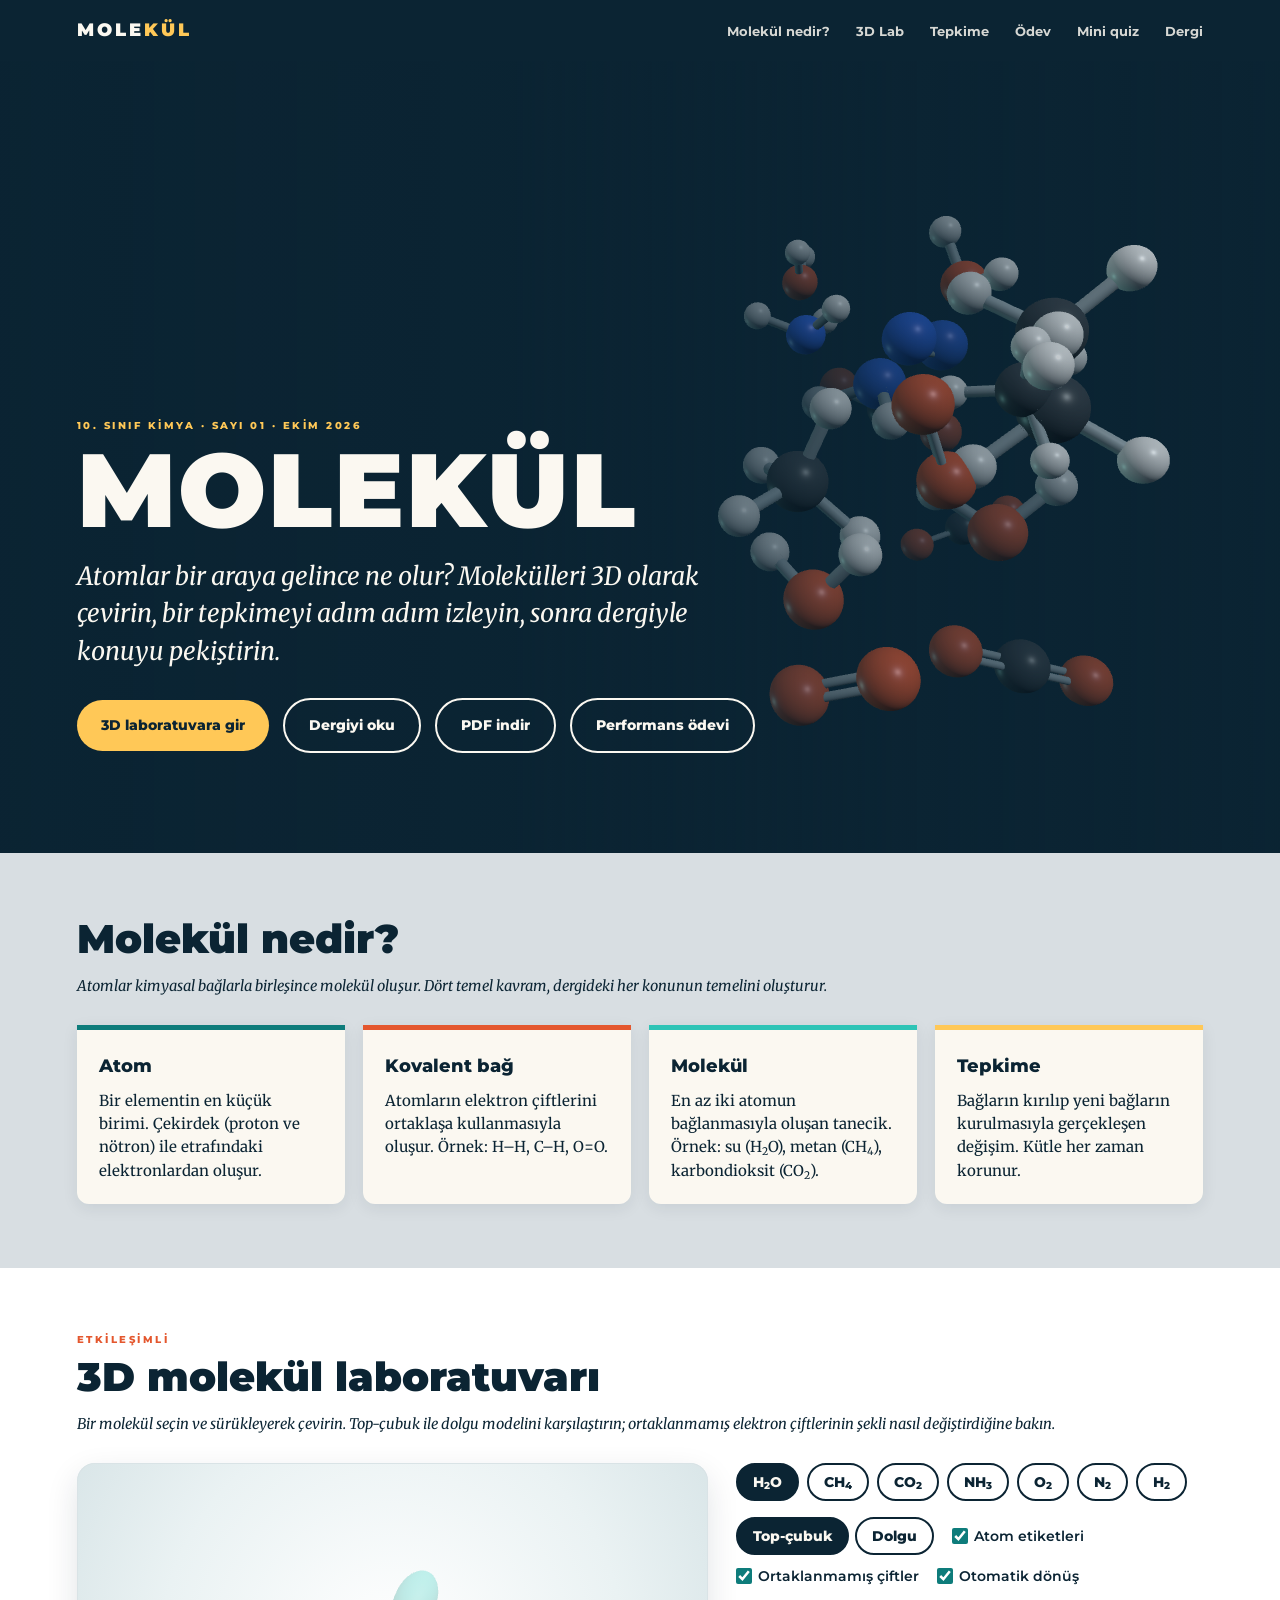
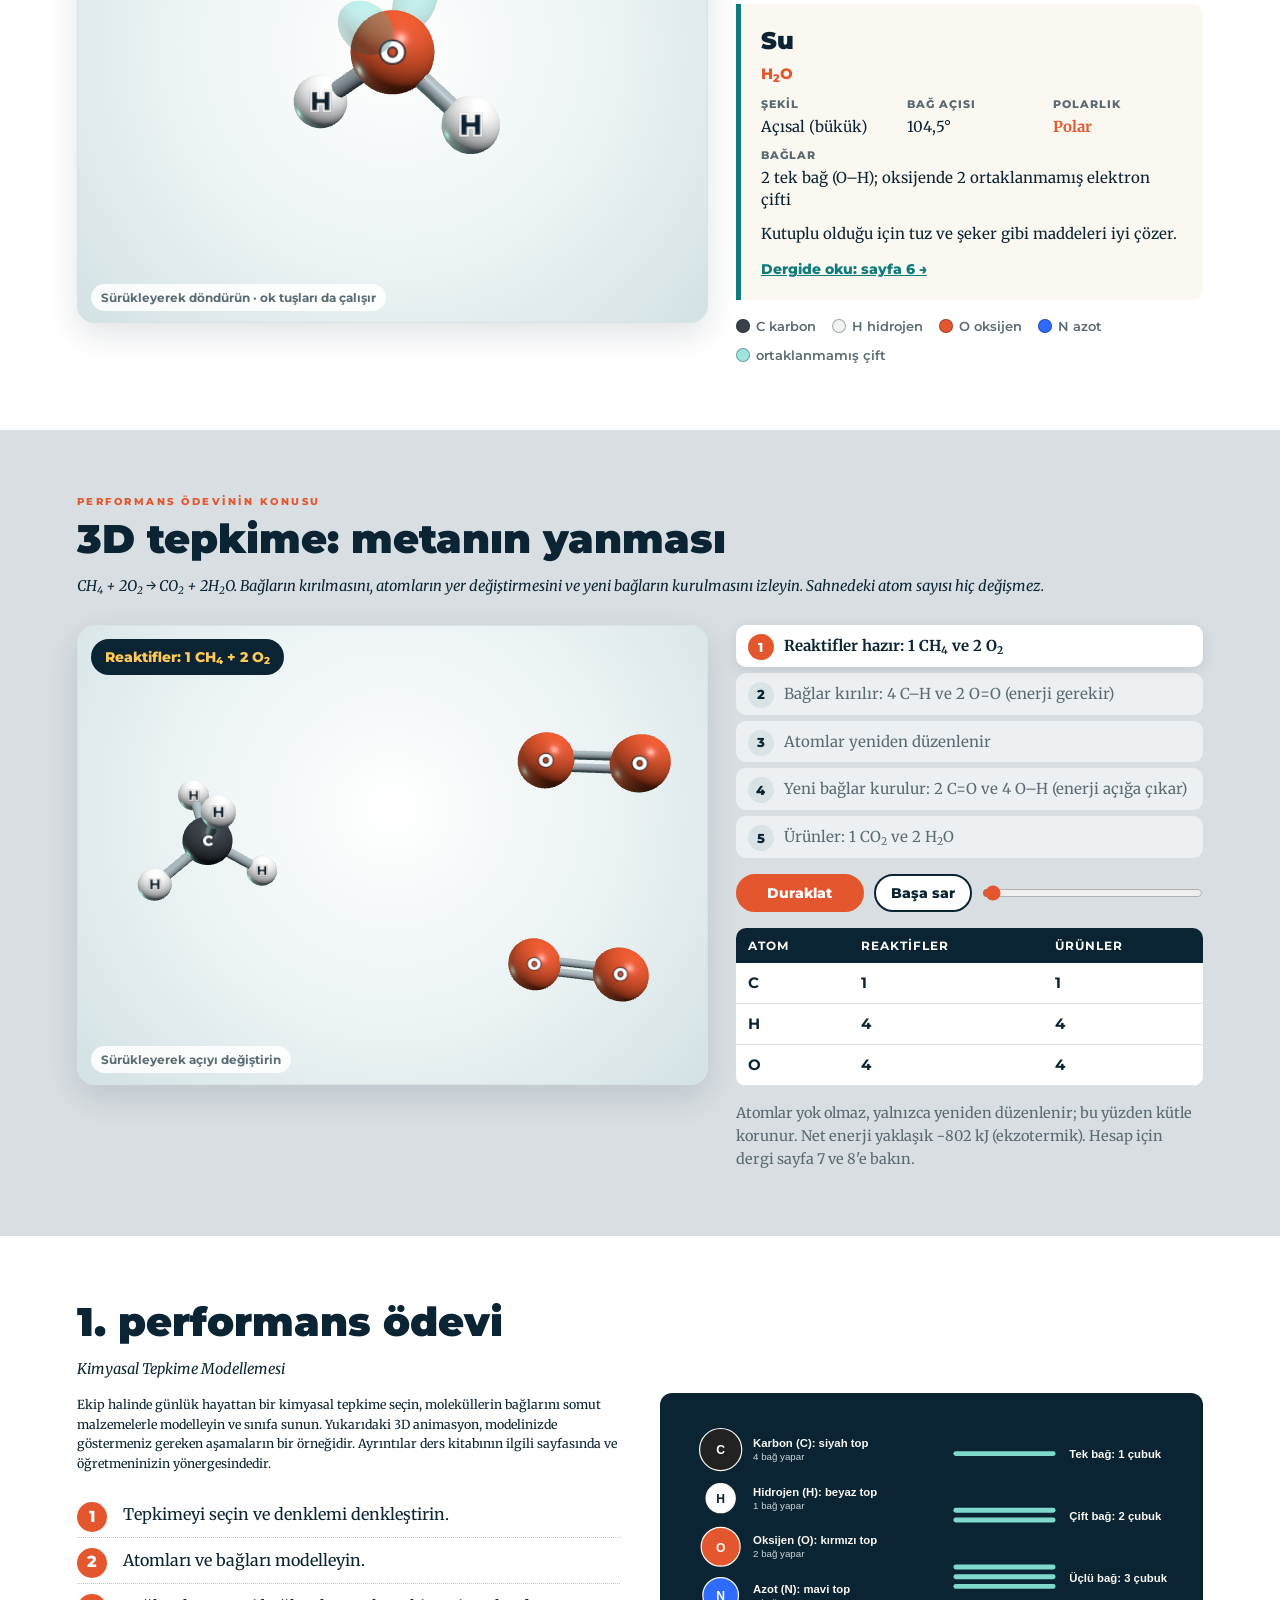
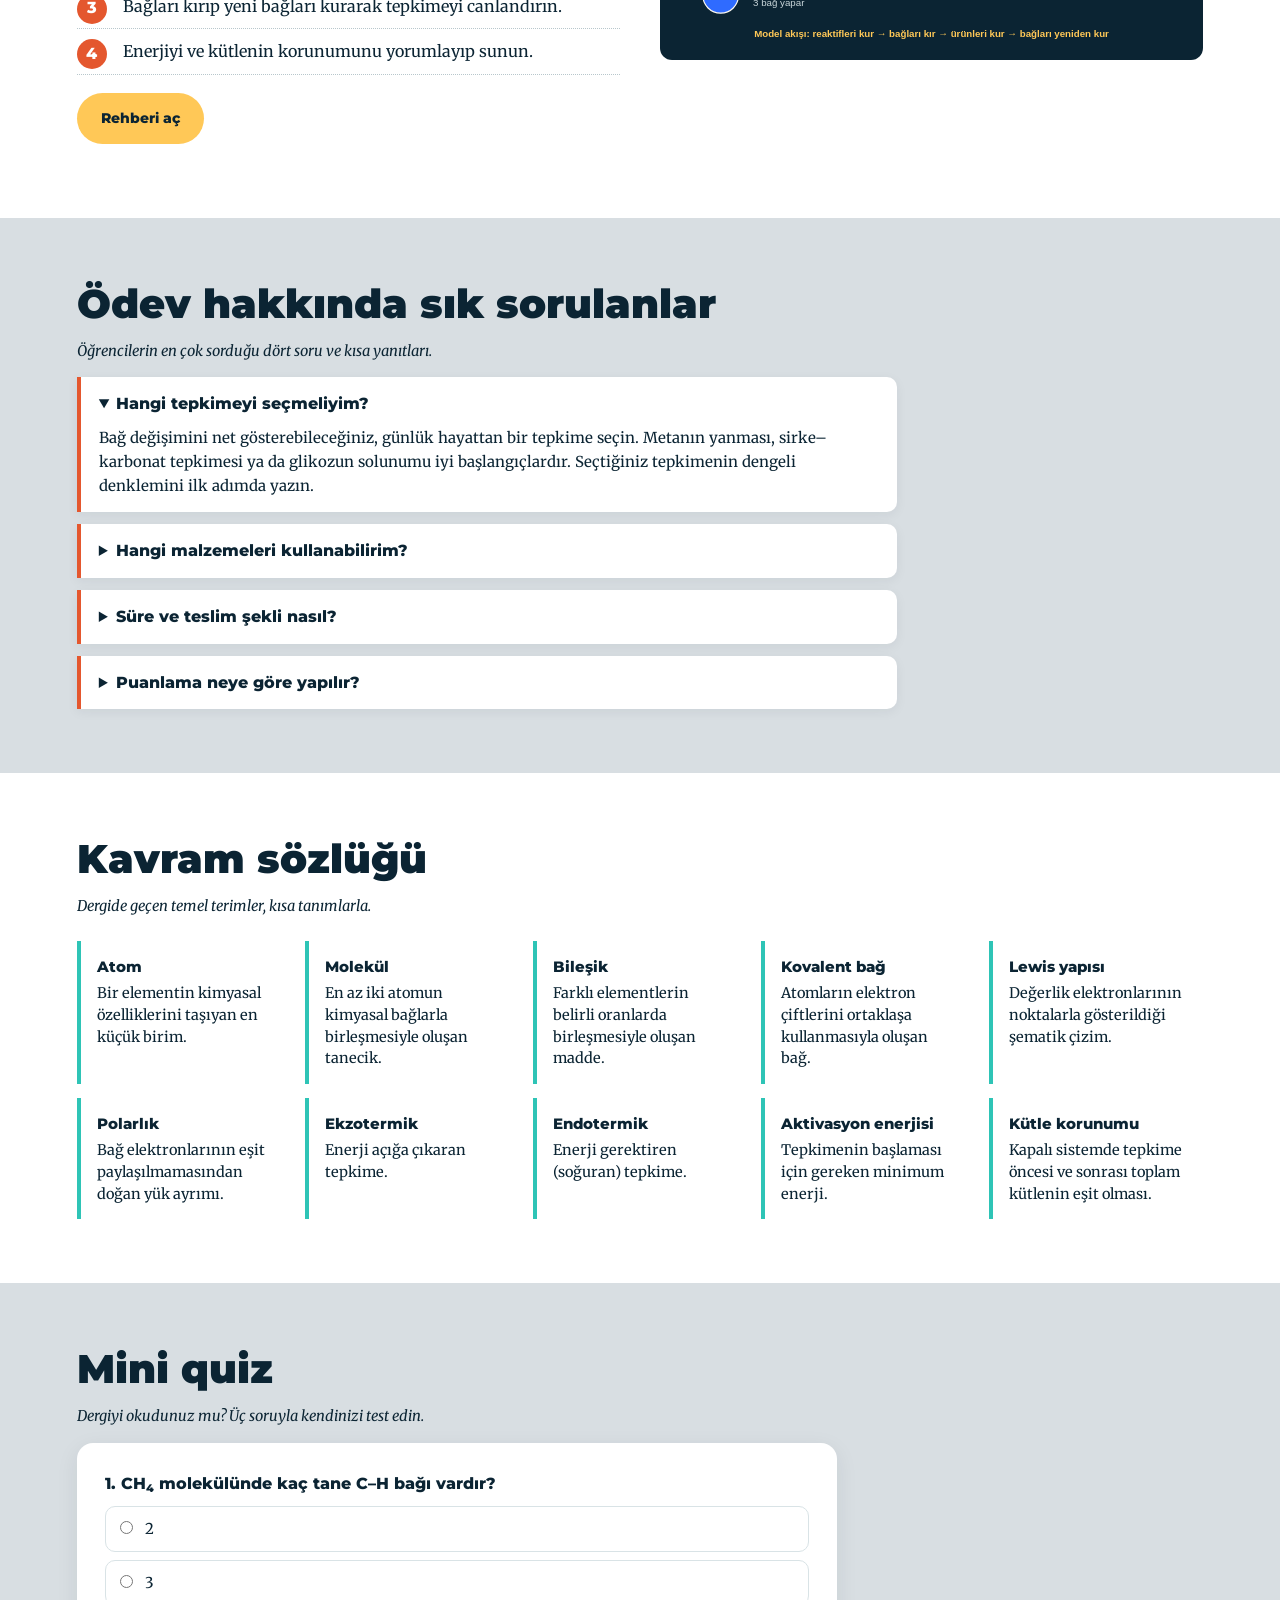
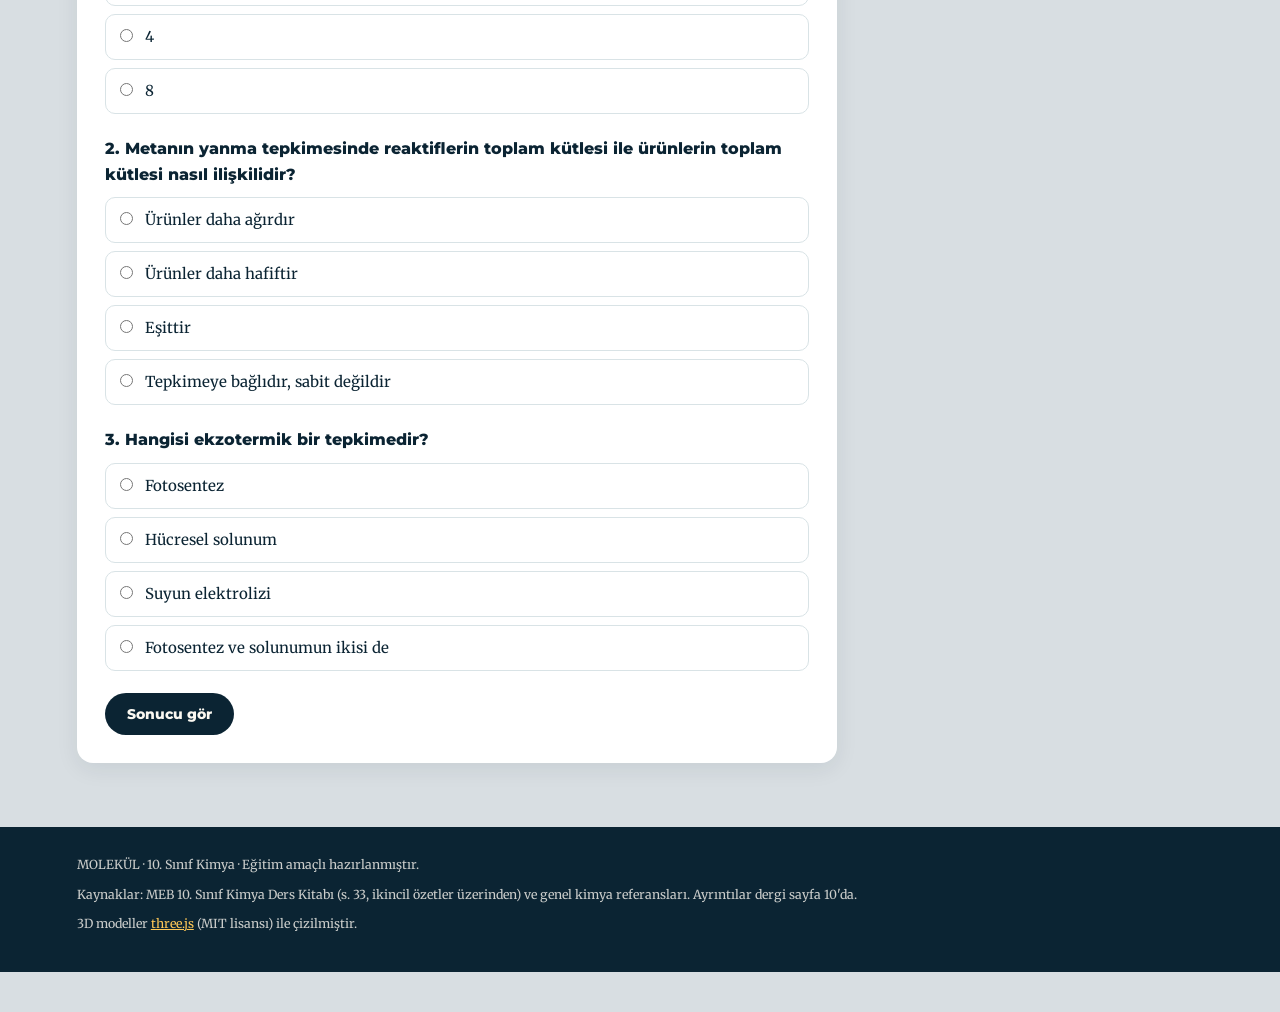
==== commit ebbbc696: "Fix magazine text color in dark themes, add PDF and site QR code - Pin the page text color on .page " ====
--- a/public/kimya/index.html
+++ b/public/kimya/index.html
@@ -34,6 +34,7 @@
             <div class="btn-row">
                 <a class="btn primary" href="#lab">3D laboratuvara gir</a>
                 <a class="btn ghost" href="dergi.html">Dergiyi oku</a>
+                <a class="btn ghost" href="molekul-dergisi.pdf" download>PDF indir</a>
                 <a class="btn ghost" href="sayfa10.html">Performans ödevi</a>
             </div>
         </div>
--- a/public/kimya/kimya.css
+++ b/public/kimya/kimya.css
@@ -71,6 +71,8 @@
     height: 297mm;
     margin: 22px auto;
     background: var(--paper);
+    /* Metin rengi sayfanın kendisinde sabit: çevredeki tema (ör. koyu mod) kâğıttaki yazıya geçmez. */
+    color: var(--ink);
     position: relative;
     overflow: hidden;
     padding: 14mm 16mm 20mm;
@@ -332,6 +334,7 @@
 table.data {
     width: 100%;
     border-collapse: collapse;
+    color: var(--ink);
     font-size: 8.4pt;
     margin: 3mm 0;
 }
@@ -605,6 +608,30 @@
     letter-spacing: 1.5px;
     text-transform: uppercase;
     color: rgba(251, 248, 241, 0.8);
+}
+
+.cover-qr {
+    display: flex;
+    align-items: center;
+    gap: 4mm;
+}
+
+.cover-qr img {
+    width: 24mm;
+    height: 24mm;
+    background: #fff;
+    padding: 1.2mm;
+    border-radius: 3px;
+    box-shadow: 0 4px 12px rgba(0, 0, 0, 0.4);
+}
+
+/* Adres büyük harfe çevrilmez: Türkçede "i" → "İ" olur ve adres bozulur. */
+.cover-qr .url {
+    text-transform: none;
+    letter-spacing: 0.5px;
+    font-size: 9pt;
+    font-weight: 800;
+    color: var(--sun);
 }
 
 .cover-foot .big {
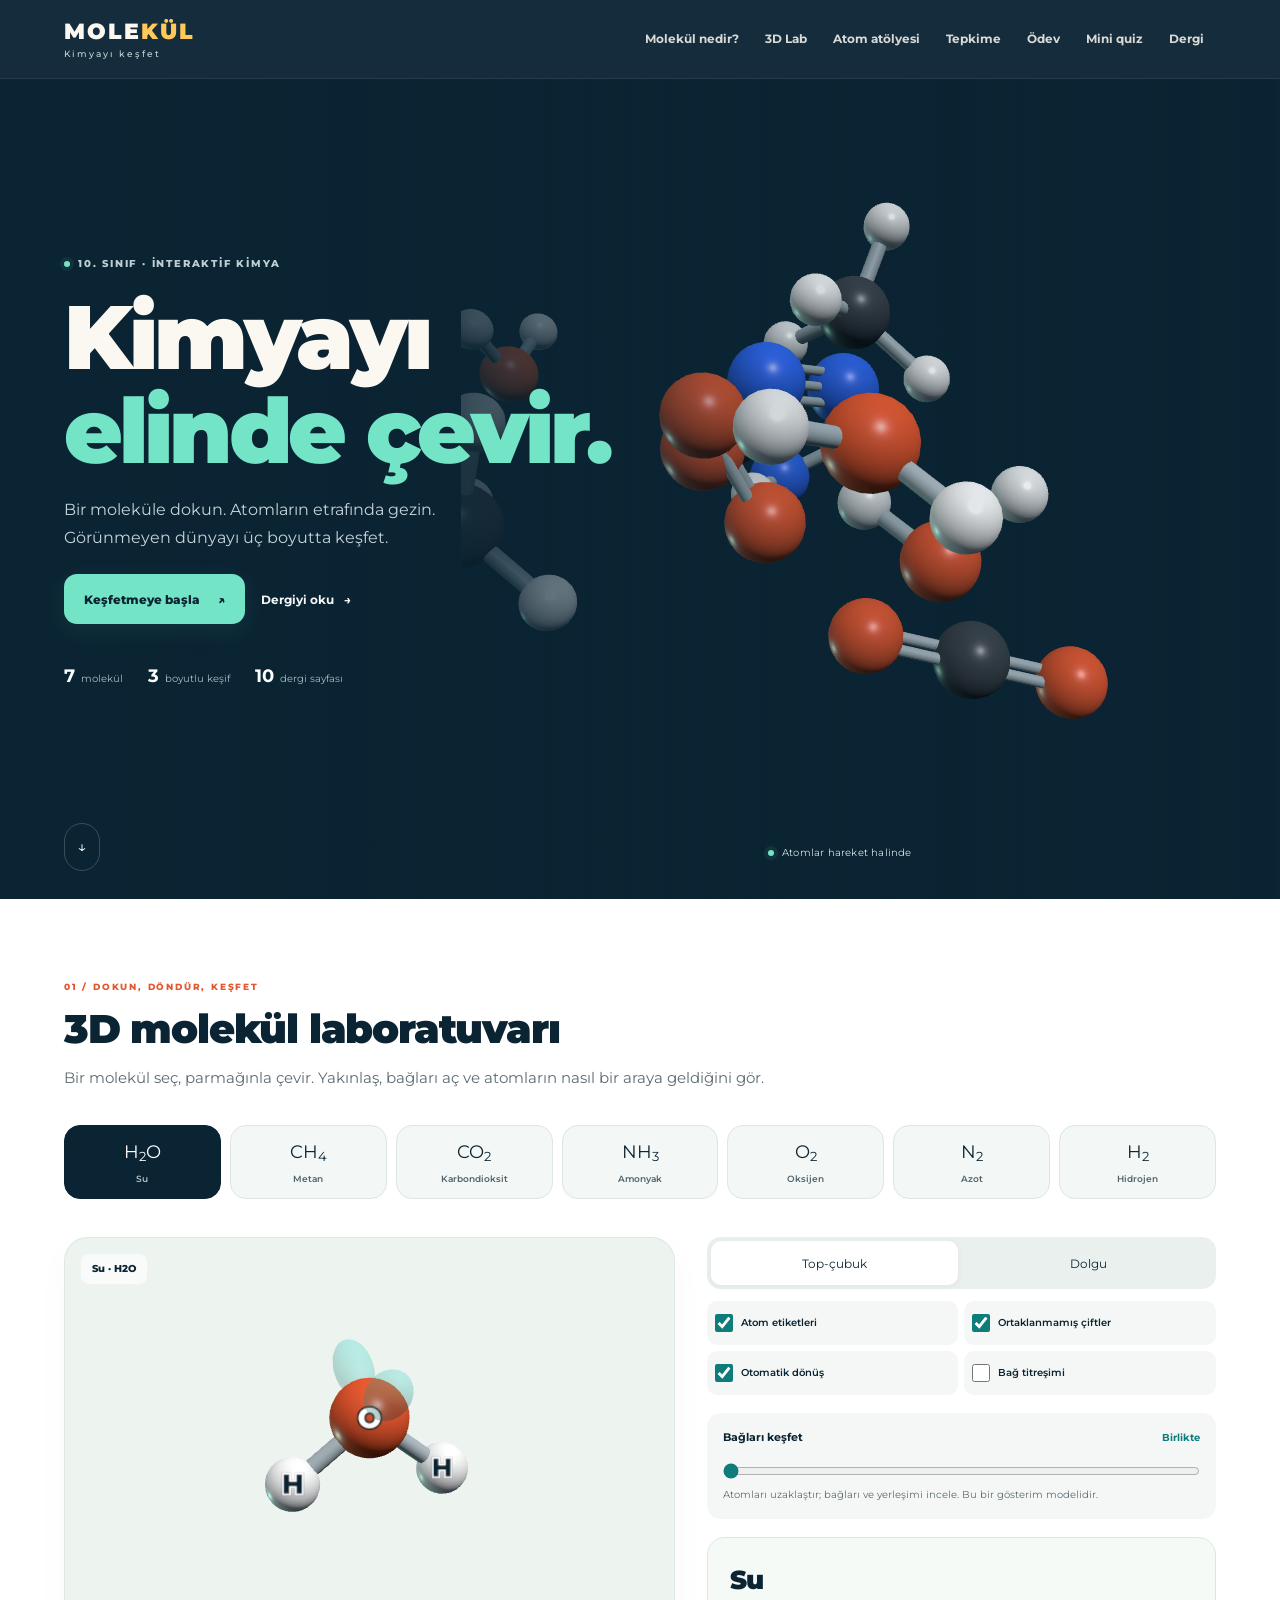
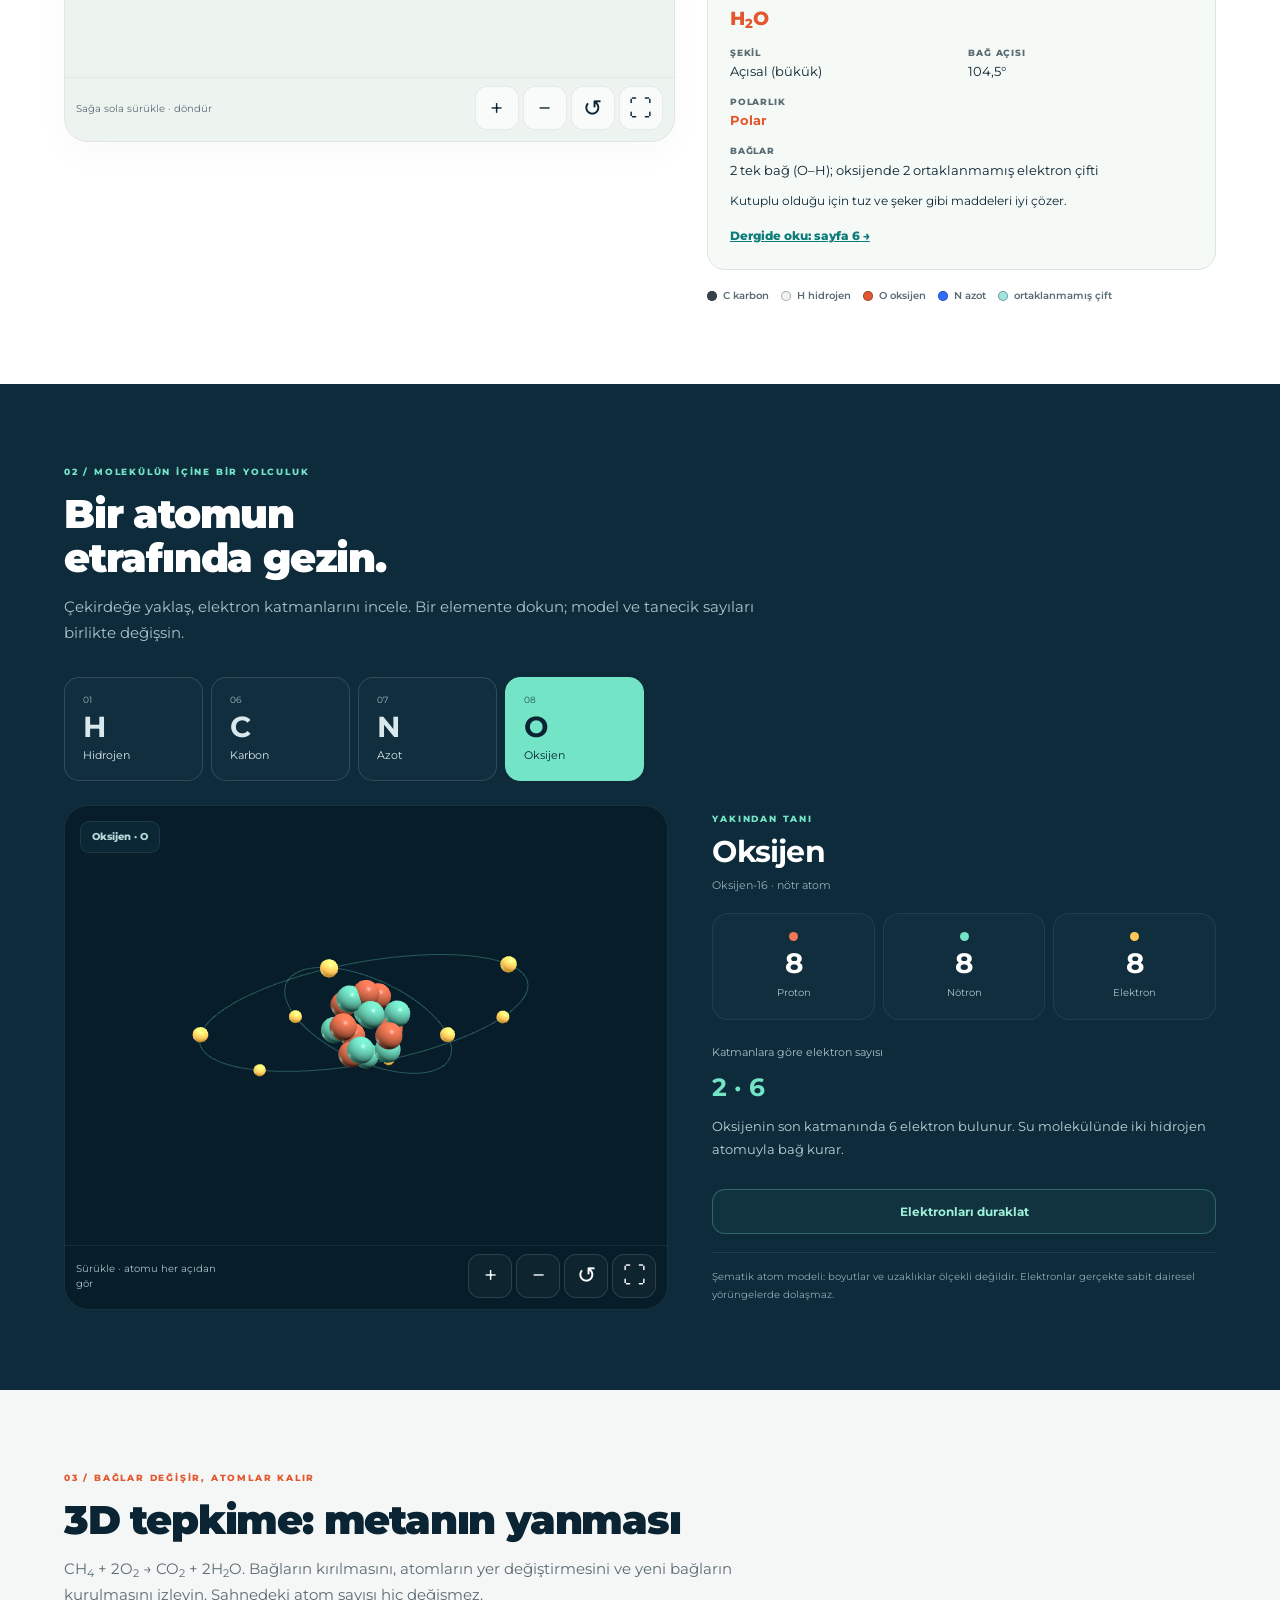
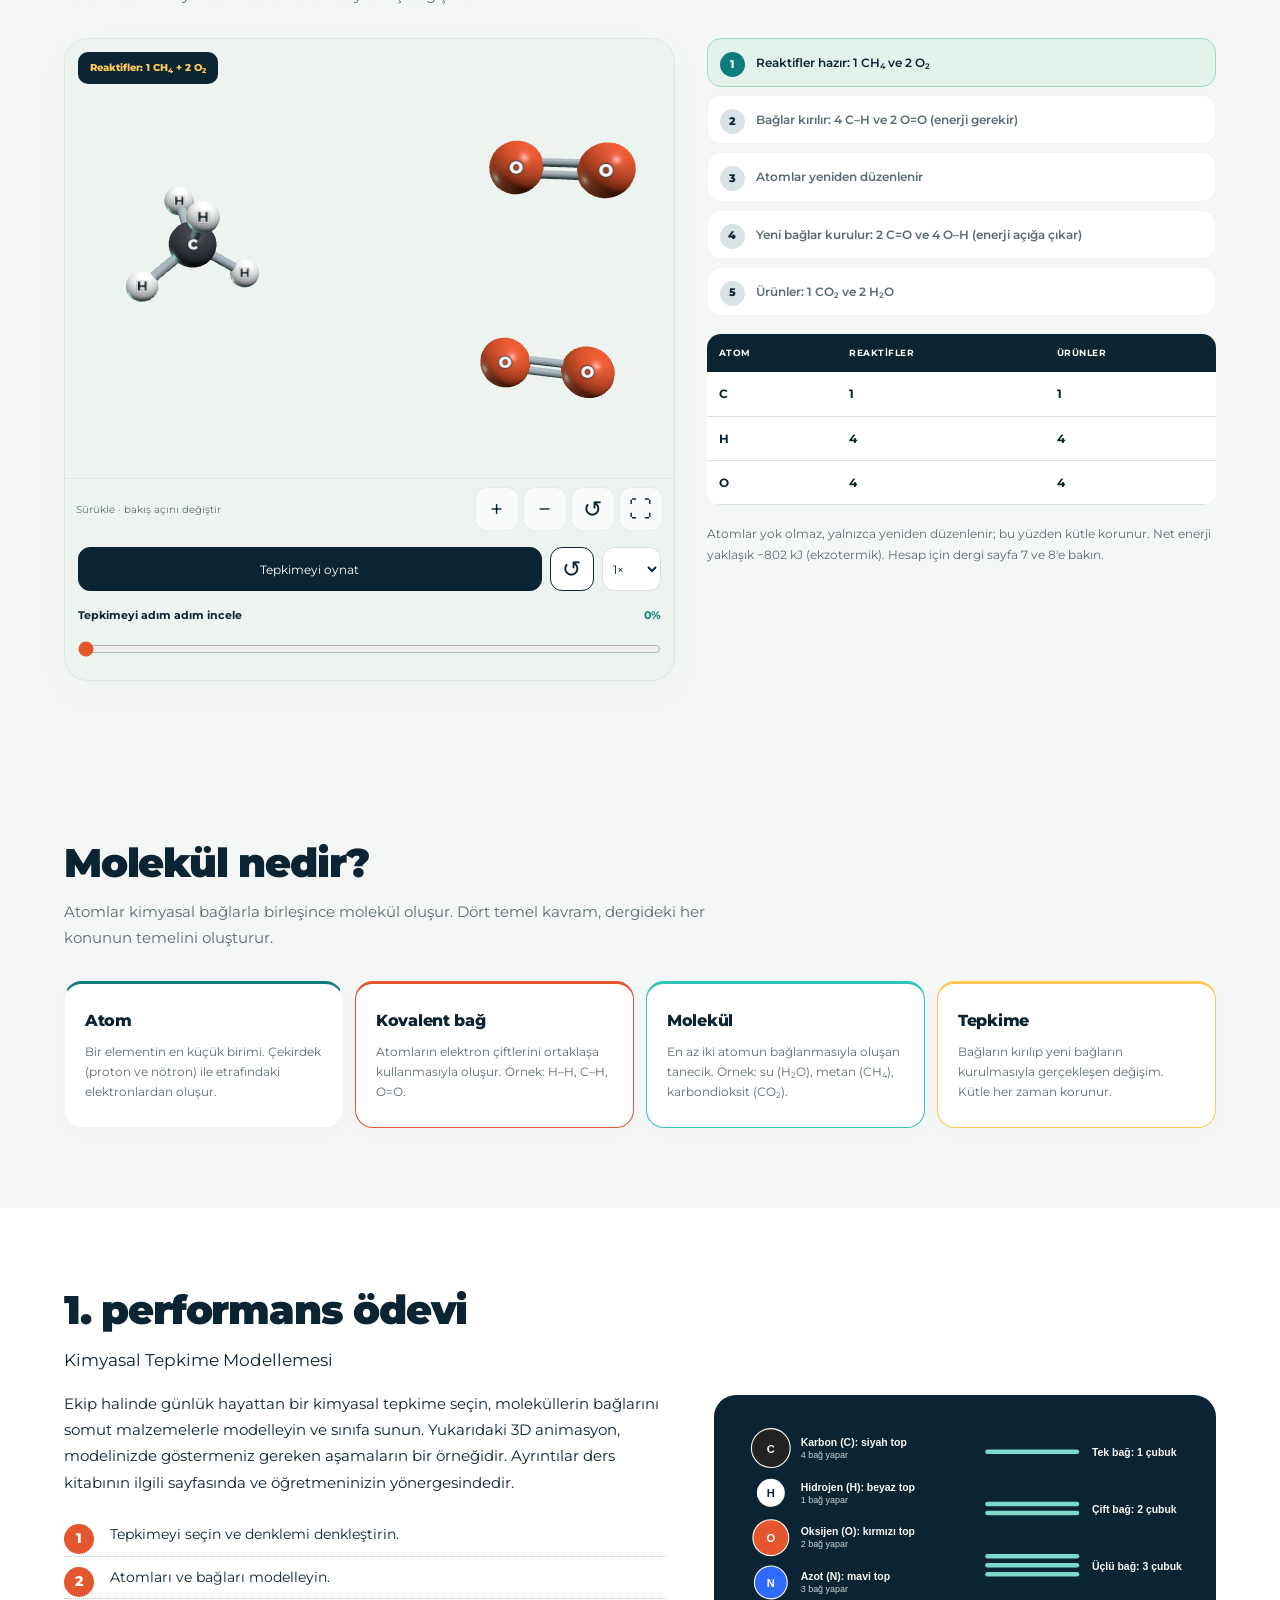
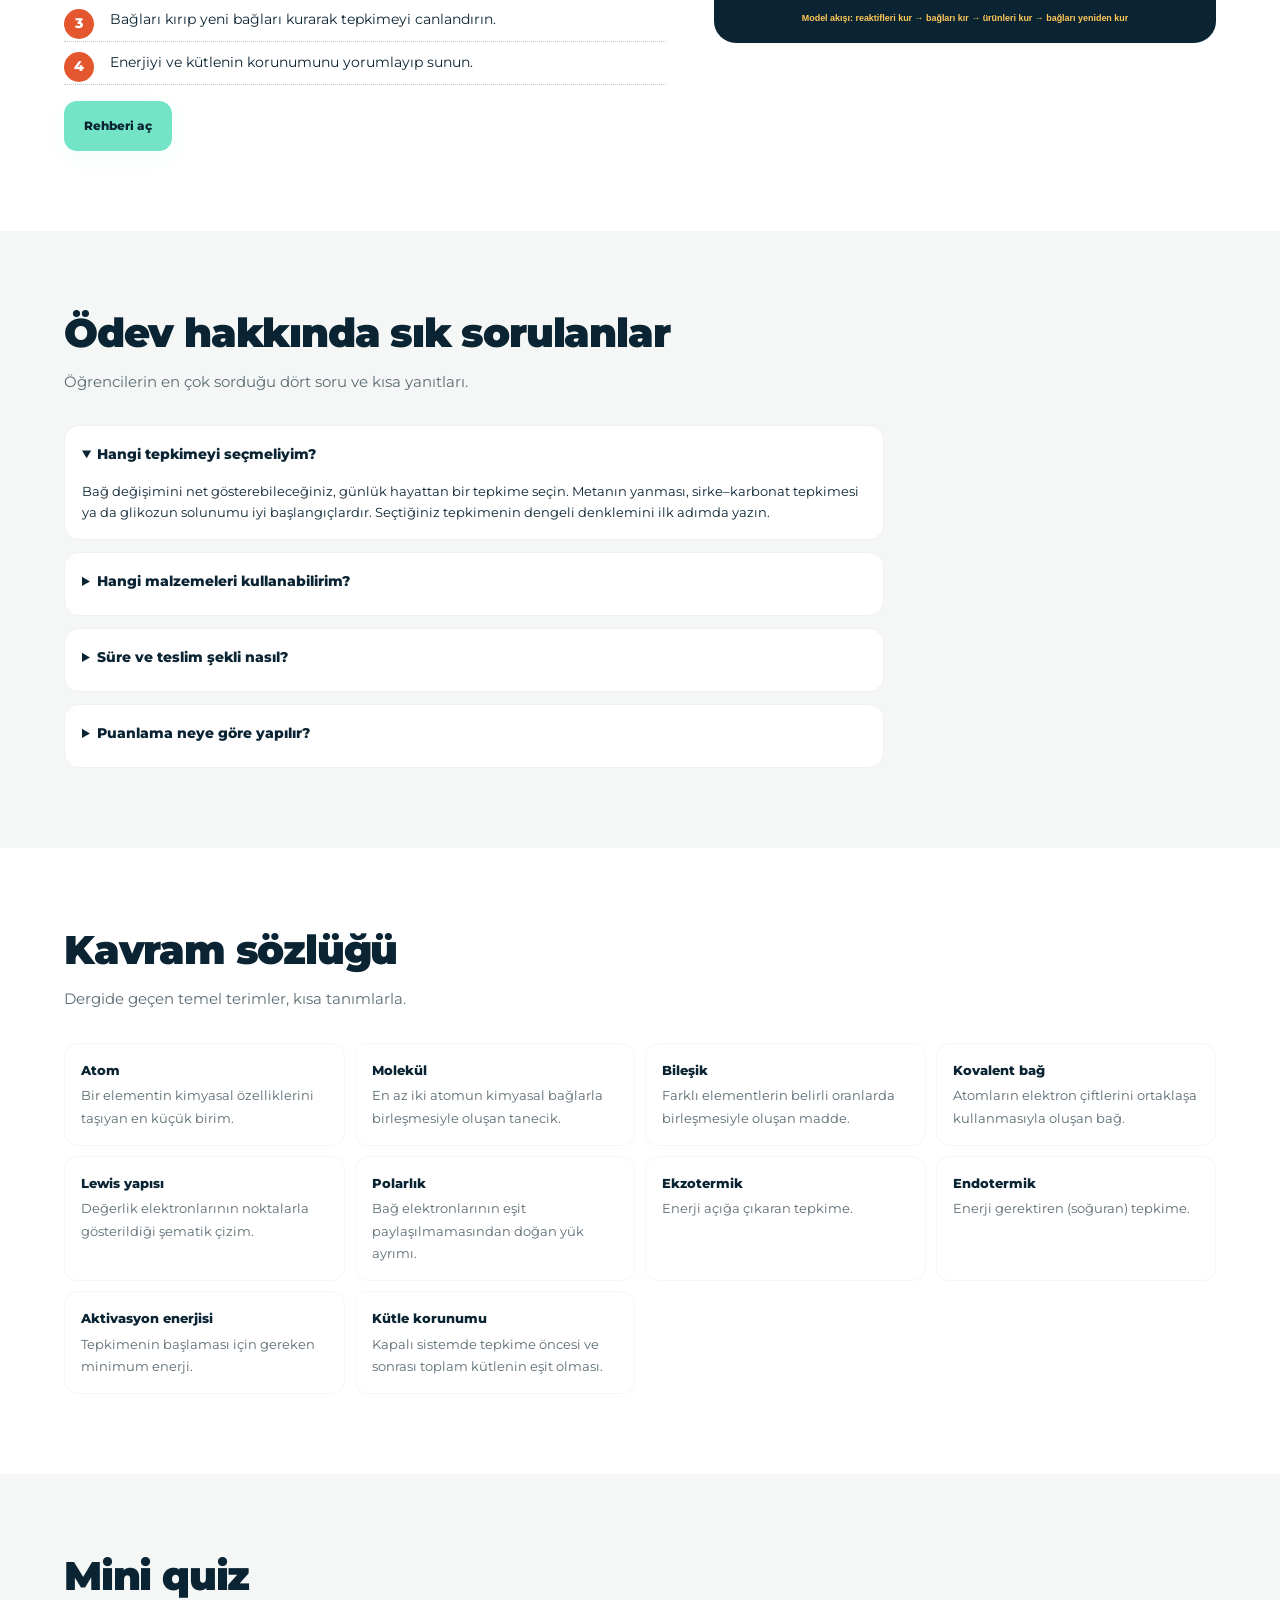
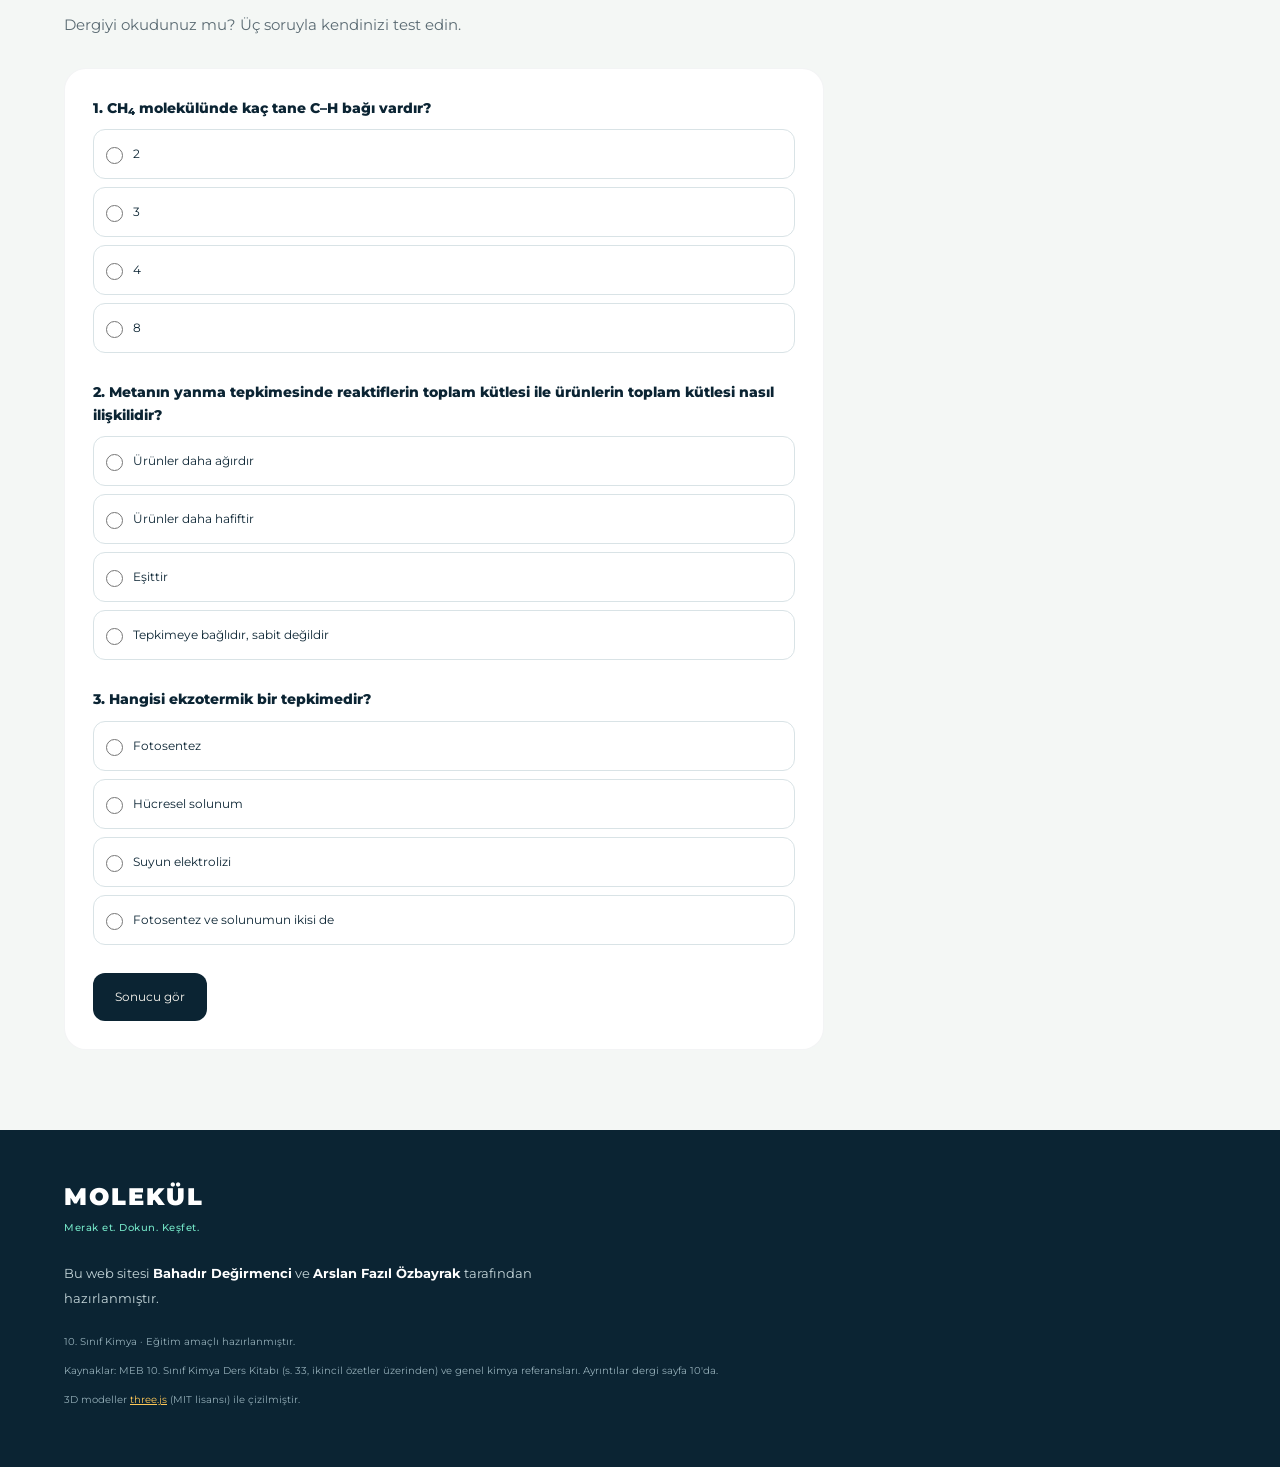
==== commit c2eefb88: "feat: redesign chemistry site for mobile with richer 3D exploration Add touch-friendly navigation, z" ====
--- a/public/kimya/index.html
+++ b/public/kimya/index.html
@@ -2,21 +2,27 @@
 <html lang="tr">
 <head>
     <meta charset="UTF-8">
-    <meta name="viewport" content="width=device-width, initial-scale=1.0">
+    <meta name="viewport" content="width=device-width, initial-scale=1.0, viewport-fit=cover">
     <title>MOLEKÜL — 10. Sınıf Kimya</title>
     <meta name="description" content="Moleküller ve kimyasal tepkimeler için 3D molekül laboratuvarı, tepkime animasyonu, kısa dergi ve 1. performans ödevi rehberi.">
     <link rel="preconnect" href="https://fonts.googleapis.com">
     <link rel="preconnect" href="https://fonts.gstatic.com" crossorigin>
     <link href="https://fonts.googleapis.com/css2?family=Merriweather:wght@400;700&family=Montserrat:wght@400;600;700;800;900&display=swap" rel="stylesheet">
     <link rel="icon" type="image/svg+xml" href="img/favicon.svg">
+    <meta name="author" content="Bahadır Değirmenci ve Arslan Fazıl Özbayrak">
+    <meta name="theme-color" content="#0b2433">
     <link rel="stylesheet" href="kimya.css">
+    <link rel="stylesheet" href="site.css">
 </head>
-<body>
+<body class="web-site">
+    <a class="skip-link" href="#main-content">İçeriğe geç</a>
     <header class="site-header">
-        <a class="brand" href="index.html">MOLE<span>KÜL</span></a>
-        <nav class="site-nav">
+        <a class="brand" href="index.html" aria-label="Molekül ana sayfa">MOLE<span>KÜL</span><small>Kimyayı keşfet</small></a>
+        <button class="menu-toggle" type="button" aria-expanded="false" aria-controls="site-nav"><span></span><span></span><span class="sr-only">Menüyü aç</span></button>
+        <nav class="site-nav" id="site-nav" aria-label="Ana gezinme">
             <a href="#molekul">Molekül nedir?</a>
             <a href="#lab">3D Lab</a>
+            <a href="#atom">Atom atölyesi</a>
             <a href="#tepkime">Tepkime</a>
             <a href="#odev">Ödev</a>
             <a href="#quiz">Mini quiz</a>
@@ -24,68 +30,57 @@
         </nav>
     </header>
 
-    <section class="hero">
+    <main id="main-content">
+    <section class="hero" id="kesfet" aria-labelledby="hero-title">
         <img src="img/kapak.svg" alt="">
         <div class="hero-3d" id="hero-3d" aria-hidden="true"></div>
         <div class="hero-inner">
-            <p class="kicker">10. Sınıf Kimya · Sayı 01 · Ekim 2026</p>
-            <h1>MOLEKÜL</h1>
-            <p class="lead">Atomlar bir araya gelince ne olur? Molekülleri 3D olarak çevirin, bir tepkimeyi adım adım izleyin, sonra dergiyle konuyu pekiştirin.</p>
+            <p class="kicker"><span class="live-dot"></span> 10. Sınıf · İnteraktif kimya</p>
+            <h1 id="hero-title">Kimyayı<br><em>elinde çevir.</em></h1>
+            <p class="lead">Bir moleküle dokun. Atomların etrafında gezin. Görünmeyen dünyayı üç boyutta keşfet.</p>
             <div class="btn-row">
-                <a class="btn primary" href="#lab">3D laboratuvara gir</a>
-                <a class="btn ghost" href="dergi.html">Dergiyi oku</a>
-                <a class="btn ghost" href="molekul-dergisi.pdf" download>PDF indir</a>
-                <a class="btn ghost" href="sayfa10.html">Performans ödevi</a>
-            </div>
-        </div>
-    </section>
-
-    <section class="block" id="molekul">
-        <h2 class="section-title">Molekül nedir?</h2>
-        <p class="lead">Atomlar kimyasal bağlarla birleşince molekül oluşur. Dört temel kavram, dergideki her konunun temelini oluşturur.</p>
-        <div class="site-cards">
-            <div class="site-card" data-tilt>
-                <h3>Atom</h3>
-                <p>Bir elementin en küçük birimi. Çekirdek (proton ve nötron) ile etrafındaki elektronlardan oluşur.</p>
-            </div>
-            <div class="site-card coral" data-tilt>
-                <h3>Kovalent bağ</h3>
-                <p>Atomların elektron çiftlerini ortaklaşa kullanmasıyla oluşur. Örnek: H–H, C–H, O=O.</p>
-            </div>
-            <div class="site-card mint" data-tilt>
-                <h3>Molekül</h3>
-                <p>En az iki atomun bağlanmasıyla oluşan tanecik. Örnek: su (H<sub>2</sub>O), metan (CH<sub>4</sub>), karbondioksit (CO<sub>2</sub>).</p>
-            </div>
-            <div class="site-card sun" data-tilt>
-                <h3>Tepkime</h3>
-                <p>Bağların kırılıp yeni bağların kurulmasıyla gerçekleşen değişim. Kütle her zaman korunur.</p>
-            </div>
-        </div>
+                <a class="btn primary" href="#lab">Keşfetmeye başla <span aria-hidden="true">↗</span></a>
+                <a class="hero-read" href="dergi.html">Dergiyi oku <span aria-hidden="true">→</span></a>
+            </div>
+            <div class="hero-facts"><span><b>7</b> molekül</span><span><b>3</b> boyutlu keşif</span><span><b>10</b> dergi sayfası</span></div>
+        </div>
+        <div class="hero-scene-caption" aria-hidden="true"><span class="live-dot"></span> Atomlar hareket halinde <span>H₂O · CH₄ · NH₃</span></div>
+        <a class="hero-scroll" href="#lab" aria-label="3D laboratuvara kaydır">↓</a>
     </section>
 
     <section class="block alt" id="lab">
-        <p class="kicker">Etkileşimli</p>
+        <p class="kicker">01 / Dokun, döndür, keşfet</p>
         <h2 class="section-title">3D molekül laboratuvarı</h2>
-        <p class="lead">Bir molekül seçin ve sürükleyerek çevirin. Top-çubuk ile dolgu modelini karşılaştırın; ortaklanmamış elektron çiftlerinin şekli nasıl değiştirdiğine bakın.</p>
-
+        <p class="lead">Bir molekül seç, parmağınla çevir. Yakınlaş, bağları aç ve atomların nasıl bir araya geldiğini gör.</p>
+
+        <div class="mol-picker" role="group" aria-label="Molekül seçimi">
+            <button type="button" data-mol="h2o" aria-pressed="true">H<sub>2</sub>O <small>Su</small></button>
+            <button type="button" data-mol="ch4" aria-pressed="false">CH<sub>4</sub> <small>Metan</small></button>
+            <button type="button" data-mol="co2" aria-pressed="false">CO<sub>2</sub> <small>Karbondioksit</small></button>
+            <button type="button" data-mol="nh3" aria-pressed="false">NH<sub>3</sub> <small>Amonyak</small></button>
+            <button type="button" data-mol="o2" aria-pressed="false">O<sub>2</sub> <small>Oksijen</small></button>
+            <button type="button" data-mol="n2" aria-pressed="false">N<sub>2</sub> <small>Azot</small></button>
+            <button type="button" data-mol="h2" aria-pressed="false">H<sub>2</sub> <small>Hidrojen</small></button>
+        </div>
         <div class="lab">
             <div class="stage">
-                <div class="stage-canvas" id="lab-3d" tabindex="0" role="img" aria-label="Seçili molekülün döndürülebilir 3 boyutlu modeli"></div>
-                <p class="stage-hint">Sürükleyerek döndürün · ok tuşları da çalışır</p>
+                <div class="viewer-surface">
+                    <span class="stage-badge" id="lab-stage-name">Su · H₂O</span>
+                    <div class="stage-canvas" id="lab-3d" tabindex="0" role="img" aria-label="Seçili molekülün döndürülebilir 3 boyutlu modeli"></div>
+                </div>
+                <div class="viewer-toolbar">
+                    <p>Sağa sola sürükle · döndür</p>
+                    <div class="viewer-actions" role="group" aria-label="3D görünüm kontrolleri">
+                        <button type="button" data-zoom="in" aria-label="Yakınlaştır">+</button>
+                        <button type="button" data-zoom="out" aria-label="Uzaklaştır">−</button>
+                        <button type="button" data-reset-view aria-label="Görünümü sıfırla">↺</button>
+                        <button type="button" data-expand aria-label="Tam ekran aç" aria-pressed="false">⛶</button>
+                    </div>
+                </div>
                 <p class="webgl-fallback">Tarayıcınız WebGL desteklemediği için 3D model gösterilemiyor. Molekül şekilleri için dergi sayfa 5'e bakabilirsiniz.</p>
             </div>
 
             <div class="lab-panel">
-                <div class="mol-picker" role="group" aria-label="Molekül seçimi">
-                    <button type="button" data-mol="h2o" aria-pressed="true">H<sub>2</sub>O</button>
-                    <button type="button" data-mol="ch4" aria-pressed="false">CH<sub>4</sub></button>
-                    <button type="button" data-mol="co2" aria-pressed="false">CO<sub>2</sub></button>
-                    <button type="button" data-mol="nh3" aria-pressed="false">NH<sub>3</sub></button>
-                    <button type="button" data-mol="o2" aria-pressed="false">O<sub>2</sub></button>
-                    <button type="button" data-mol="n2" aria-pressed="false">N<sub>2</sub></button>
-                    <button type="button" data-mol="h2" aria-pressed="false">H<sub>2</sub></button>
-                </div>
-
                 <div class="lab-toggles">
                     <div class="seg" role="group" aria-label="Model türü">
                         <button type="button" data-mode="ball" aria-pressed="true">Top-çubuk</button>
@@ -94,8 +89,10 @@
                     <label class="switch"><input type="checkbox" id="lab-labels" checked> Atom etiketleri</label>
                     <label class="switch"><input type="checkbox" id="lab-lone" checked> Ortaklanmamış çiftler</label>
                     <label class="switch"><input type="checkbox" id="lab-spin" checked> Otomatik dönüş</label>
-                </div>
-
+                    <label class="switch"><input type="checkbox" id="lab-vibrate"> Bağ titreşimi</label>
+                </div>
+
+                <label class="separation-control" for="lab-separation"><span>Bağları keşfet <output id="lab-separation-value">Birlikte</output></span><input id="lab-separation" type="range" min="0" max="100" value="0"><small>Atomları uzaklaştır; bağları ve yerleşimi incele. Bu bir gösterim modelidir.</small></label>
                 <div class="mol-info" aria-live="polite">
                     <h3 id="mol-name">Su</h3>
                     <p class="mol-formula" id="mol-formula">H<sub>2</sub>O</p>
@@ -120,33 +117,84 @@
         </div>
     </section>
 
+    <section class="block atom-section" id="atom" aria-labelledby="atom-title">
+        <p class="kicker">02 / Molekülün içine bir yolculuk</p>
+        <h2 class="section-title" id="atom-title">Bir atomun<br>etrafında gezin.</h2>
+        <p class="lead">Çekirdeğe yaklaş, elektron katmanlarını incele. Bir elemente dokun; model ve tanecik sayıları birlikte değişsin.</p>
+        <div class="atom-picker" role="group" aria-label="Element seçimi">
+            <button type="button" data-element="H" aria-pressed="false"><small>01</small><b>H</b><span>Hidrojen</span></button>
+            <button type="button" data-element="C" aria-pressed="false"><small>06</small><b>C</b><span>Karbon</span></button>
+            <button type="button" data-element="N" aria-pressed="false"><small>07</small><b>N</b><span>Azot</span></button>
+            <button type="button" data-element="O" aria-pressed="true"><small>08</small><b>O</b><span>Oksijen</span></button>
+        </div>
+        <div class="lab atom-lab">
+            <div class="stage dark-stage">
+                <div class="viewer-surface">
+                    <span class="stage-badge" id="atom-stage-name">Oksijen · O</span>
+                    <div class="stage-canvas" id="atom-3d" tabindex="0" role="img" aria-label="Oksijen atomunun şematik üç boyutlu modeli"></div>
+                </div>
+                <div class="viewer-toolbar">
+                    <p>Sürükle · atomu her açıdan gör</p>
+                    <div class="viewer-actions" role="group" aria-label="3D görünüm kontrolleri">
+                        <button type="button" data-zoom="in" aria-label="Yakınlaştır">+</button>
+                        <button type="button" data-zoom="out" aria-label="Uzaklaştır">−</button>
+                        <button type="button" data-reset-view aria-label="Görünümü sıfırla">↺</button>
+                        <button type="button" data-expand aria-label="Tam ekran aç" aria-pressed="false">⛶</button>
+                    </div>
+                </div>
+                <p class="webgl-fallback">3D görünüm açılamadı. Elementlerin tanecik sayılarını ve elektron dağılımlarını aşağıda inceleyebilirsin.</p>
+            </div>
+            <div class="lab-panel atom-panel">
+                <div class="atom-heading"><p class="kicker">Yakından tanı</p><h3 id="atom-name">Oksijen</h3><span id="atom-isotope">Oksijen-16 · nötr atom</span></div>
+                <div class="particle-stats" aria-live="polite">
+                    <div><span class="particle proton"></span><b id="atom-protons">8</b><span>Proton</span></div>
+                    <div><span class="particle neutron"></span><b id="atom-neutrons">8</b><span>Nötron</span></div>
+                    <div><span class="particle electron"></span><b id="atom-electrons">8</b><span>Elektron</span></div>
+                </div>
+                <div class="atom-detail"><span>Katmanlara göre elektron sayısı</span><strong id="atom-shells">2 · 6</strong><p id="atom-note">Oksijenin son katmanında 6 elektron bulunur. Su molekülünde iki hidrojen atomuyla bağ kurar.</p></div>
+                <button class="motion-toggle" type="button" id="atom-motion" aria-pressed="true">Elektronları duraklat</button>
+                <p class="model-note">Şematik atom modeli: boyutlar ve uzaklıklar ölçekli değildir. Elektronlar gerçekte sabit dairesel yörüngelerde dolaşmaz.</p>
+            </div>
+        </div>
+    </section>
+
     <section class="block" id="tepkime">
-        <p class="kicker">Performans ödevinin konusu</p>
+        <p class="kicker">03 / Bağlar değişir, atomlar kalır</p>
         <h2 class="section-title">3D tepkime: metanın yanması</h2>
         <p class="lead">CH<sub>4</sub> + 2O<sub>2</sub> → CO<sub>2</sub> + 2H<sub>2</sub>O. Bağların kırılmasını, atomların yer değiştirmesini ve yeni bağların kurulmasını izleyin. Sahnedeki atom sayısı hiç değişmez.</p>
 
         <div class="lab">
             <div class="stage">
-                <div class="stage-canvas" id="reaction-3d" tabindex="0" role="img" aria-label="Metanın yanma tepkimesinin 3 boyutlu animasyonu"></div>
-                <div class="stage-caption" id="reaction-caption">Reaktifler: 1 CH<sub>4</sub> + 2 O<sub>2</sub></div>
-                <p class="stage-hint">Sürükleyerek açıyı değiştirin</p>
+                <div class="viewer-surface">
+                    <div class="stage-caption" id="reaction-caption">Reaktifler: 1 CH<sub>4</sub> + 2 O<sub>2</sub></div>
+                    <div class="stage-canvas" id="reaction-3d" tabindex="0" role="img" aria-label="Metanın yanma tepkimesinin 3 boyutlu animasyonu"></div>
+                </div>
+                <div class="viewer-toolbar">
+                    <p>Sürükle · bakış açını değiştir</p>
+                    <div class="viewer-actions" role="group" aria-label="3D görünüm kontrolleri">
+                        <button type="button" data-zoom="in" aria-label="Yakınlaştır">+</button>
+                        <button type="button" data-zoom="out" aria-label="Uzaklaştır">−</button>
+                        <button type="button" data-reset-view aria-label="Görünümü sıfırla">↺</button>
+                        <button type="button" data-expand aria-label="Tam ekran aç" aria-pressed="false">⛶</button>
+                    </div>
+                </div>
+                <div class="reaction-controls">
+                    <div class="playback-row"><button type="button" class="primary" id="reaction-play">Tepkimeyi oynat</button><button type="button" id="reaction-reset" aria-label="Tepkimeyi başa sar">↺</button><label class="speed-control"><span class="sr-only">Oynatma hızı</span><select id="reaction-speed"><option value="0.5">0,5×</option><option value="1" selected>1×</option><option value="1.5">1,5×</option></select></label></div>
+                    <label class="reaction-timeline" for="reaction-progress"><span>Tepkimeyi adım adım incele <output id="reaction-percent">0%</output></span><input type="range" id="reaction-progress" min="0" max="1000" value="0" aria-label="Tepkimenin ilerlemesi"></label>
+                </div>
                 <p class="webgl-fallback">Tarayıcınız WebGL desteklemediği için animasyon gösterilemiyor. Aynı tepkime dergi sayfa 7'de adım adım anlatılıyor.</p>
             </div>
 
             <div class="lab-panel">
                 <ol class="reaction-steps">
-                    <li class="active">Reaktifler hazır: 1 CH<sub>4</sub> ve 2 O<sub>2</sub></li>
-                    <li>Bağlar kırılır: 4 C–H ve 2 O=O (enerji gerekir)</li>
-                    <li>Atomlar yeniden düzenlenir</li>
-                    <li>Yeni bağlar kurulur: 2 C=O ve 4 O–H (enerji açığa çıkar)</li>
-                    <li>Ürünler: 1 CO<sub>2</sub> ve 2 H<sub>2</sub>O</li>
+                    <li class="active"><button type="button" data-reaction-step="0" aria-current="step">Reaktifler hazır: 1 CH<sub>4</sub> ve 2 O<sub>2</sub></button></li>
+                    <li><button type="button" data-reaction-step="1">Bağlar kırılır: 4 C–H ve 2 O=O (enerji gerekir)</button></li>
+                    <li><button type="button" data-reaction-step="2">Atomlar yeniden düzenlenir</button></li>
+                    <li><button type="button" data-reaction-step="3">Yeni bağlar kurulur: 2 C=O ve 4 O–H (enerji açığa çıkar)</button></li>
+                    <li><button type="button" data-reaction-step="4">Ürünler: 1 CO<sub>2</sub> ve 2 H<sub>2</sub>O</button></li>
                 </ol>
 
-                <div class="reaction-controls">
-                    <button type="button" class="primary" id="reaction-play">Oynat</button>
-                    <button type="button" id="reaction-reset">Başa sar</button>
-                    <input type="range" id="reaction-progress" min="0" max="1000" value="0" aria-label="Tepkimenin ilerlemesi">
-                </div>
+
 
                 <table class="atom-count">
                     <thead>
@@ -159,6 +207,29 @@
                     </tbody>
                 </table>
                 <p class="reaction-note">Atomlar yok olmaz, yalnızca yeniden düzenlenir; bu yüzden kütle korunur. Net enerji yaklaşık −802 kJ (ekzotermik). Hesap için dergi sayfa 7 ve 8'e bakın.</p>
+            </div>
+        </div>
+    </section>
+
+    <section class="block" id="molekul">
+        <h2 class="section-title">Molekül nedir?</h2>
+        <p class="lead">Atomlar kimyasal bağlarla birleşince molekül oluşur. Dört temel kavram, dergideki her konunun temelini oluşturur.</p>
+        <div class="site-cards">
+            <div class="site-card" data-tilt>
+                <h3>Atom</h3>
+                <p>Bir elementin en küçük birimi. Çekirdek (proton ve nötron) ile etrafındaki elektronlardan oluşur.</p>
+            </div>
+            <div class="site-card coral" data-tilt>
+                <h3>Kovalent bağ</h3>
+                <p>Atomların elektron çiftlerini ortaklaşa kullanmasıyla oluşur. Örnek: H–H, C–H, O=O.</p>
+            </div>
+            <div class="site-card mint" data-tilt>
+                <h3>Molekül</h3>
+                <p>En az iki atomun bağlanmasıyla oluşan tanecik. Örnek: su (H<sub>2</sub>O), metan (CH<sub>4</sub>), karbondioksit (CO<sub>2</sub>).</p>
+            </div>
+            <div class="site-card sun" data-tilt>
+                <h3>Tepkime</h3>
+                <p>Bağların kırılıp yeni bağların kurulmasıyla gerçekleşen değişim. Kütle her zaman korunur.</p>
             </div>
         </div>
     </section>
@@ -255,8 +326,11 @@
         </form>
     </section>
 
+    </main>
     <footer class="site-footer">
-        <p>MOLEKÜL · 10. Sınıf Kimya · Eğitim amaçlı hazırlanmıştır.</p>
+        <a class="footer-brand" href="index.html">MOLEKÜL<span>Merak et. Dokun. Keşfet.</span></a>
+        <p class="credits">Bu web sitesi <strong>Bahadır Değirmenci</strong> ve <strong>Arslan Fazıl Özbayrak</strong> tarafından hazırlanmıştır.</p>
+        <p>10. Sınıf Kimya · Eğitim amaçlı hazırlanmıştır.</p>
         <p>Kaynaklar: MEB 10. Sınıf Kimya Ders Kitabı (s. 33, ikincil özetler üzerinden) ve genel kimya referansları. Ayrıntılar dergi sayfa 10'da.</p>
         <p>3D modeller <a href="vendor/three-LICENSE.txt">three.js</a> (MIT lisansı) ile çizilmiştir.</p>
     </footer>
@@ -295,6 +369,14 @@
             });
         })();
     </script>
+    <nav class="mobile-dock" aria-label="Hızlı gezinme">
+        <a href="#kesfet" data-section="kesfet" aria-current="location"><span aria-hidden="true">⌂</span>Keşfet</a>
+        <a href="#lab" data-section="lab"><span aria-hidden="true">⬡</span>3D Lab</a>
+        <a href="#atom" data-section="atom"><span aria-hidden="true">◎</span>Atom</a>
+        <a href="#tepkime" data-section="tepkime"><span aria-hidden="true">⇄</span>Tepkime</a>
+        <a href="dergi.html"><span aria-hidden="true">▤</span>Dergi</a>
+    </nav>
+    <script src="js/siteui.js" defer></script>
     <script src="js/tilt.js" defer></script>
     <script type="module" src="js/site3d.js"></script>
 </body>
--- a/public/kimya/kimya.css
+++ b/public/kimya/kimya.css
@@ -1436,7 +1436,7 @@
 /* ============================================
    DAR EKRAN (telefon): A4 sabit ölçüsü kalkar, içerik akar
    ============================================ */
-@media (max-width: 760px) {
+@media screen and (max-width: 760px) {
     .page {
         width: auto;
         height: auto;
@@ -1475,3 +1475,31 @@
         grid-template-columns: 1fr;
     }
 }
+
+/* Telefon ekranında okuma ölçüleri; yazdırma için A4 düzeni korunur. */
+@media screen and (max-width: 760px) {
+    .page { border-radius: 14px; padding: 24px 20px 72px; }
+    .page p, .page .lead, .page li, .page .term { font-size: 15px; line-height: 1.75; }
+    .page h2 { font-size: 19px; line-height: 1.4; margin-top: 24px; }
+    .page h3 { font-size: 16px; }
+    .page .title { font-size: clamp(27px, 8vw, 40px); }
+    .page .page-head { gap: 12px; font-size: 9px; letter-spacing: 1px; }
+    .page .page-foot { left: 20px; right: 20px; bottom: 18px; font-size: 9px; }
+    .page .eq { font-size: clamp(12px, 3.6vw, 17px); padding: 12px 8px; overflow-wrap: anywhere; }
+    .page .refs { overflow-wrap: anywhere; }
+    .page .refs li, .page .fig figcaption { font-size: 12px; }
+    .page table { width: 100%; table-layout: fixed; overflow-wrap: anywhere; }
+    .page th, .page td { font-size: 12px; padding: 8px 6px; }
+    .page.cover { height: auto; min-height: 0; }
+    .cover-content { position: relative; padding: 30px 22px; min-height: 820px; }
+    .cover-top { font-size: 9px; letter-spacing: 1px; gap: 20px; }
+    .cover h1 { font-size: clamp(42px, 14vw, 74px); margin-top: 65px; letter-spacing: -1px; }
+    .cover .subtitle { font-size: 20px; }
+    .cover-lines { padding-right: 0; margin-top: 45px; gap: 20px; }
+    .cover-line h2 { font-size: 12px; margin-top: 0; }
+    .cover-line p { font-size: 18px; line-height: 1.4; }
+    .cover-foot { flex-wrap: wrap; gap: 22px; margin-top: 36px; font-size: 10px; letter-spacing: 1px; }
+    .cover-qr { gap: 14px; }
+    .cover-qr img { width: 76px; height: 76px; flex-shrink: 0; }
+    .cover-qr .url { font-size: 10px; overflow-wrap: anywhere; }
+}
--- a/public/kimya/site.css
+++ b/public/kimya/site.css
@@ -0,0 +1,258 @@
+/* Ekran arayüzü; basılı A4 dergi stillerinden bağımsızdır. */
+html { scroll-behavior: smooth; scroll-padding-top: 90px; }
+.web-site { background: #f4f7f5; padding: 0 0 calc(82px + env(safe-area-inset-bottom)); font-family: var(--display); overflow-x: clip; }
+.web-site p { font-size: 15px; line-height: 1.75; }
+.web-site main { display: block; }
+.web-site button, .web-site select, .web-site input { font: inherit; }
+.web-site button, .web-site a, .web-site label { -webkit-tap-highlight-color: transparent; }
+.web-site button, .web-site select { min-height: 44px; }
+.web-site a:focus-visible, .web-site button:focus-visible, .web-site input:focus-visible, .web-site select:focus-visible, .web-site summary:focus-visible { outline: 3px solid var(--coral); outline-offset: 4px; }
+.sr-only { position: absolute; width: 1px; height: 1px; padding: 0; margin: -1px; overflow: hidden; clip-path: inset(50%); white-space: nowrap; border: 0; }
+.skip-link { position: fixed; top: 8px; left: 8px; z-index: 200; padding: 12px 20px; border-radius: 12px; background: var(--sun); color: var(--ink); transform: translateY(-150%); }
+.skip-link:focus { transform: none; }
+.site-header { min-height: 72px; padding: 12px 20px; flex-wrap: wrap; gap: 12px; border-bottom: 1px solid #ffffff14; background: #0b2433f5; backdrop-filter: blur(18px); z-index: 40; }
+.brand { font-size: 22px; letter-spacing: 2px; line-height: 1.15; }
+.brand small { display: block; font-size: 9px; font-weight: 500; letter-spacing: 2px; color: #c1d7dc; margin-top: 5px; }
+.menu-toggle { display: none; width: 44px; height: 44px; background: #ffffff0d; border: 1px solid #ffffff29; border-radius: 13px; color: white; align-items: center; justify-content: center; flex-direction: column; gap: 6px; cursor: pointer; }
+.menu-toggle > span:not(.sr-only) { width: 18px; height: 2px; background: currentColor; transition: transform .2s; }
+.menu-toggle[aria-expanded="true"] > span:first-child { transform: translateY(4px) rotate(45deg); }
+.menu-toggle[aria-expanded="true"] > span:nth-child(2) { transform: translateY(-4px) rotate(-45deg); }
+.site-nav { width: 100%; display: flex; flex-wrap: wrap; gap: 4px; padding-top: 12px; }
+.site-nav a { display: flex; align-items: center; min-height: 44px; margin: 0; padding: 8px 12px; font-size: 12px; border-radius: 8px; }
+.js .menu-toggle { display: flex; }
+.js .site-nav { display: none; }
+.js .site-nav.is-open { display: grid; grid-template-columns: 1fr 1fr; padding-bottom: 8px; }
+.site-nav a:hover { background: #ffffff0a; }
+.hero { min-height: 0; display: flex; flex-direction: column; align-items: stretch; isolation: isolate; }
+.hero-inner { order: 0; max-width: 650px; padding: 38px 22px 0; }
+.hero::after { background: linear-gradient(180deg, #0b2433 0%, #0b2433fa 38%, #0b243300 62%, #0b243370 100%); z-index: 0; pointer-events: none; }
+.hero-3d { position: relative; order: 1; inset: auto; width: 100%; height: 280px; flex-shrink: 0; opacity: 1; }
+.hero > img { inset: auto 0 0; height: 320px; opacity: .6; }
+.hero h1 { font-size: clamp(40px, 12vw, 64px); letter-spacing: -2.5px; line-height: 1.05; font-weight: 900; }
+.hero h1 em { color: #73e4c6; font-style: normal; }
+.hero .kicker { display: flex; align-items: center; gap: 8px; font-size: 9px; letter-spacing: 1.8px; margin-bottom: 18px; color: #bdcfd3; }
+.live-dot { display: inline-block; width: 6px; height: 6px; flex-shrink: 0; border-radius: 50%; background: #73e4c6; box-shadow: 0 0 0 4px #73e4c612; }
+.hero .lead { font-family: var(--display); font-style: normal; font-size: 14px; line-height: 1.75; color: #c4d4d9; margin: 18px 0 22px; max-width: 430px; }
+.btn-row { display: flex; align-items: center; flex-wrap: wrap; gap: 16px; margin-top: 16px; }
+.btn { display: inline-flex; align-items: center; justify-content: center; gap: 18px; min-height: 50px; padding: 14px 20px; border-radius: 13px; font-size: 12px; font-weight: 800; margin: 0; }
+.btn.primary { background: #73e4c6; color: #0b2433; box-shadow: 0 6px 24px #73e4c615; }
+.btn.primary:hover { background: #a7f3dc; }
+.hero-read { display: flex; align-items: center; gap: 10px; min-height: 48px; text-decoration: none; color: #f4f7f5; font-size: 12px; font-weight: 700; }
+.hero-facts { display: flex; flex-wrap: wrap; gap: 16px; margin-top: 22px; font-size: 9px; color: #a4bec5; }
+.hero-facts b { color: #fff; font-size: 14px; margin-right: 3px; }
+.hero-scene-caption { position: relative; order: 2; padding: 0 22px 24px; z-index: 2; display: flex; flex-wrap: wrap; gap: 8px; align-items: center; font-size: 9px; color: #d4e2e5; letter-spacing: .2px; }
+.hero-scene-caption > span:last-child { margin-left: auto; font-family: monospace; color: #73e4c6; }
+.hero-scroll { display: none; }
+.block { padding: 48px 20px; scroll-margin-top: 10px; }
+.block.alt { background: #fff; }
+.block > .lead { max-width: 700px; margin-bottom: 24px; font-size: 15px; font-style: normal; color: var(--muted); }
+.block > .kicker, .atom-heading .kicker { font-size: 9px; letter-spacing: 1.8px; margin-bottom: 12px; }
+.block .section-title { font-size: clamp(28px, 7vw, 42px); font-family: var(--display); font-weight: 900; line-height: 1.15; letter-spacing: -1.2px; margin: 0 0 16px; color: var(--ink); }
+.site-cards, .site-cards.five { display: grid; grid-template-columns: 1fr; gap: 12px; margin-top: 24px; }
+.site-card { border: 1px solid #0b24330c; border-top: 3px solid var(--teal); border-radius: 18px; padding: 22px; background: #fff; box-shadow: 0 4px 18px #0b243304; }
+.site-card h3 { font-size: 17px; letter-spacing: -.3px; }
+.site-card p { font-family: var(--display); font-size: 14px; line-height: 1.7; color: var(--muted); }
+.mol-picker { margin: 0 -20px 18px; padding: 4px 20px 14px; display: flex; gap: 9px; flex-wrap: nowrap; overflow-x: auto; overscroll-behavior-x: contain; scroll-snap-type: x mandatory; scrollbar-width: thin; scrollbar-color: #c5d9d6 transparent; }
+.mol-picker button { scroll-snap-align: center; flex: 0 0 auto; min-width: 90px; padding: 12px 15px; border: 1px solid #dce7e3; border-radius: 16px; font-size: 18px; background: #f3f7f5; transition: background .15s, border-color .15s; }
+.mol-picker button small { display: block; margin-top: 5px; font-size: 9px; font-weight: 600; opacity: .7; }
+.mol-picker button[aria-pressed="true"] { background: var(--ink); border-color: var(--ink); color: white; }
+.lab { grid-template-columns: minmax(0,1fr); gap: 22px; margin-top: 0; }
+.lab > *, .lab-panel > * { min-width: 0; }
+.stage { border-radius: 24px; background: #edf4f0; box-shadow: inset 0 0 0 1px #0b243310, 0 12px 36px #0b243307; }
+.viewer-surface { position: relative; min-width: 0; background-image: radial-gradient(#0b24331c .7px, transparent .7px); background-size: 22px 22px; }
+.stage-canvas { height: clamp(300px, 90vw, 390px); touch-action: pan-y; }
+.stage-canvas:empty::after { content: '3D model yükleniyor…'; position: absolute; inset: 48% 15px auto; text-align: center; font: 500 12px var(--display); color: var(--muted); }
+.stage-badge { position: absolute; z-index: 1; top: 16px; left: 16px; max-width: calc(100% - 32px); padding: 7px 11px; border: 1px solid #0b24330a; border-radius: 9px; background: #ffffffa8; backdrop-filter: blur(8px); color: var(--ink); font-size: 10px; font-weight: 800; pointer-events: none; }
+.viewer-toolbar { display: flex; align-items: center; justify-content: space-between; gap: 6px; padding: 8px 12px 12px; border-top: 1px solid #0b24330c; }
+.viewer-toolbar > p { font-size: 9px; line-height: 1.5; max-width: 110px; margin: 0; color: var(--muted); }
+.viewer-actions { display: flex; gap: 4px; }
+.viewer-actions button { width: 40px; min-height: 44px; border: 1px solid #0b243314; border-radius: 12px; color: var(--ink); background: #ffffffa6; font-size: 23px; cursor: pointer; }
+.viewer-actions button:active { transform: scale(.92); background: var(--teal-soft); }
+.lab-panel { gap: 18px; }
+.lab-toggles { gap: 6px; }
+.seg { width: 100%; display: grid; grid-template-columns: 1fr 1fr; background: #eaf0ed; border-radius: 14px; padding: 4px; margin-bottom: 6px; }
+.seg button { border: 0; border-radius: 10px; padding: 9px 8px; font-size: 12px; background: transparent; }
+.seg button[aria-pressed="true"] { color: var(--ink); background: white; box-shadow: 0 2px 8px #0b24330c; }
+.switch { flex: 1 1 calc(50% - 6px); align-items: center; min-height: 44px; font-size: 10px; padding: 8px; gap: 8px; background: #f4f7f5; border-radius: 10px; }
+.switch input { flex-shrink: 0; width: 18px; height: 18px; }
+.separation-control { padding: 16px; background: #f4f7f5; border-radius: 14px; }
+.separation-control > span, .reaction-timeline > span { display: flex; justify-content: space-between; gap: 8px; align-items: center; margin-bottom: 8px; font-size: 11px; font-weight: 700; }
+.separation-control output { color: var(--teal); font-size: 10px; }
+.separation-control input, .reaction-timeline input { display: block; width: 100%; height: 32px; accent-color: var(--teal); cursor: pointer; }
+.separation-control small { font-size: 10px; line-height: 1.6; color: var(--muted); display: block; }
+.mol-info { border: 1px solid #d9e8e2; border-radius: 18px; padding: 22px; background: #f5faf7; }
+.mol-info h3 { font-size: 26px; letter-spacing: -.7px; }
+.mol-formula { font-size: 19px !important; }
+.mol-info dl { grid-template-columns: 1fr 1fr; gap: 14px; }
+.mol-info dt { font-size: 9px; letter-spacing: .8px; }
+.mol-info dd { font-family: var(--display); font-size: 13px; }
+.mol-info p, .mol-info a { font-family: var(--display); font-size: 12px; line-height: 1.7; }
+.legend { gap: 8px 12px; font-size: 10px; }
+.dot { width: 10px; height: 10px; }
+.atom-section { background: #0d2b3a; color: #d7e7e9; overflow: hidden; }
+.atom-section h2.section-title { color: #fff; }
+.atom-section > .kicker { color: #73e4c6; }
+.atom-section > .lead { color: #abc3ca; }
+.atom-picker { display: grid; grid-template-columns: repeat(4,minmax(0,1fr)); gap: 8px; margin-bottom: 20px; }
+.atom-picker button { display: grid; gap: 2px; position: relative; text-align: left; padding: 10px 12px; min-width: 0; color: #d8e8ec; border: 1px solid #ffffff24; border-radius: 15px; background: #ffffff04; cursor: pointer; }
+.atom-picker button small { font-size: 9px; color: #9bb9c3; }
+.atom-picker button b { font-size: 29px; line-height: 1.25; }
+.atom-picker button span { font-size: 8px; }
+.atom-picker button[aria-pressed="true"] { color: var(--ink); background: #73e4c6; border-color: #73e4c6; }
+.atom-picker button[aria-pressed="true"] small { color: #235a59; }
+.dark-stage { background: #071e2a; box-shadow: inset 0 0 0 1px #ffffff15; }
+.dark-stage .viewer-surface { background-image: radial-gradient(#ffffff24 .7px, transparent .7px); }
+.dark-stage .stage-badge { color: #b3d8d8; background: #0d2b3ac7; border-color: #ffffff14; }
+.dark-stage .viewer-toolbar { border-color: #ffffff12; }
+.dark-stage .viewer-toolbar p { color: #a6c3cb; }
+.dark-stage .viewer-actions button { color: white; background: #ffffff08; border-color: #ffffff20; }
+.atom-heading .kicker { color: #73e4c6; margin: 6px 0; }
+.atom-heading h3 { font-size: 30px; letter-spacing: -.8px; color: white; line-height: 1.25; }
+.atom-heading > span { display: block; font-size: 11px; color: #94b0b9; margin-top: 7px; }
+.particle-stats { display: grid; grid-template-columns: repeat(3,1fr); gap: 8px; }
+.particle-stats > div { display: grid; justify-items: center; gap: 8px; padding: 18px 8px; border: 1px solid #ffffff12; border-radius: 16px; background: #ffffff04; }
+.particle-stats b { color: white; font-size: 28px; line-height: 1; }
+.particle-stats div > span:last-child { font-size: 10px; color: #abc3ca; }
+.particle { width: 9px; height: 9px; border-radius: 50%; }
+.proton { background: #f07854; }.neutron { background: #73e4c6; }.electron { background: #ffc857; }
+.atom-detail > span { font-size: 11px; color: #abc3ca; }
+.atom-detail strong { display: block; font-size: 25px; margin: 4px 0 8px; color: #73e4c6; }
+.atom-detail p { font-size: 13px; color: #bdd2d7; }
+.motion-toggle { border: 1px solid #73e4c64d; border-radius: 13px; background: #73e4c60b; color: #9eefd8; padding: 12px 16px; font-size: 12px !important; font-weight: 700 !important; cursor: pointer; }
+.model-note { border-top: 1px solid #ffffff16; padding-top: 15px; font-size: 10px !important; color: #8caab4; line-height: 1.8 !important; margin: 0; }
+.stage-caption { top: 14px; left: 14px; right: 14px; width: fit-content; max-width: calc(100% - 28px); font-size: 10px; padding: 8px 12px; border-radius: 10px; z-index: 1; }
+.reaction-controls { display: block; padding: 4px 14px 16px; }
+.playback-row { display: flex; align-items: center; gap: 8px; margin-bottom: 16px; }
+.reaction-controls button { border-width: 1px; padding: 10px 14px; border-radius: 12px; font-size: 12px; }
+.reaction-controls button.primary { min-width: 0; flex: 1; background: var(--ink); border-color: var(--ink); color: white; }
+#reaction-reset { font-size: 23px; width: 44px; padding: 0; }
+.speed-control select { border: 1px solid #0b243324; background: white; border-radius: 12px; padding: 0 6px; color: var(--ink); font-size: 12px; }
+.reaction-timeline { display: block; }
+.reaction-timeline output { color: var(--teal); }
+.reaction-timeline input { min-width: 0 !important; width: 100%; margin: 0; }
+.reaction-steps { gap: 8px; }
+.reaction-steps li { padding: 0; background: #fff; border: 1px solid #0b24330c; border-radius: 14px; }
+.reaction-steps li::before { top: 13px; left: 12px; width: 25px; height: 25px; font-size: 11px; pointer-events: none; }
+.reaction-steps li > button { width: 100%; background: transparent; border: 0; padding: 14px 14px 14px 48px; font-size: 12px; line-height: 1.6; font-weight: 600; color: inherit; text-align: left; cursor: pointer; border-radius: 14px; }
+.reaction-steps li.active { background: #e3f2eb; box-shadow: none; border-color: #a1d8be; }
+.reaction-steps li.active::before { background: var(--teal); }
+.atom-count { font-size: 12px; border-radius: 14px; }
+.atom-count th { font-size: 9px; letter-spacing: .5px; padding: 12px; }
+.atom-count td { padding: 12px; }
+.reaction-note { font-size: 12px !important; }
+.two-up { grid-template-columns: minmax(0,1fr); gap: 28px; }
+.two-up .lead { font-family: var(--display); font-size: 17px; font-style: normal; }
+.two-up img { border-radius: 22px; }
+.steps-web li { font-size: 14px; }
+.faq details { border: 1px solid #0b243310; border-radius: 15px; padding: 17px; box-shadow: none; }
+.faq summary { font-size: 14px; line-height: 1.6; min-height: 28px; }
+.faq details p { font-size: 13px; }
+.glossary { grid-template-columns: minmax(0,1fr); gap: 10px; }
+.glossary > div { border: 1px solid #0b243309; border-radius: 14px; padding: 16px; }
+.glossary dt { font-size: 13px; }
+.glossary dd { font-family: var(--display); font-size: 13px; line-height: 1.7; color: var(--muted); }
+.quiz { padding: 20px 16px; border: 1px solid #0b24330c; border-radius: 22px; box-shadow: none; }
+.q { margin-bottom: 28px; }
+.q h3 { font-size: 14px; line-height: 1.6; }
+.q label { display: flex; align-items: flex-start; padding: 14px 12px; font-size: 12px; line-height: 1.65; min-height: 48px; border-width: 1px; border-radius: 12px; }
+.q input { margin: 3px 10px 0 0; flex-shrink: 0; min-width: 17px; height: 17px; accent-color: var(--teal); }
+.quiz-actions { gap: 12px; }
+.quiz button { border-radius: 12px; font-size: 12px; min-height: 48px; width: 100%; }
+#quiz-result { font-size: 13px; line-height: 1.7; }
+.site-footer { padding: 38px 22px; }
+.site-footer p { font-family: var(--display); font-size: 10px; line-height: 1.9; color: #94aeb8; }
+.footer-brand { display: block; color: white !important; font-size: 24px; font-weight: 900; letter-spacing: 2px; text-decoration: none; margin-bottom: 25px; }
+.footer-brand span { display: block; color: #73e4c6; font-size: 10px; font-weight: 500; letter-spacing: .5px; margin-top: 4px; }
+.site-footer .credits { font-size: 13px; color: #c4d5d9; max-width: 530px; margin-bottom: 22px; }
+.credits strong { color: #fff; font-weight: 700; }
+.mobile-dock { position: fixed; bottom: 0; inset-inline: 0; z-index: 45; padding: 8px 8px calc(8px + env(safe-area-inset-bottom)); display: grid; grid-template-columns: repeat(5, minmax(0,1fr)); background: #fffffff2; backdrop-filter: blur(20px); border-top: 1px solid #0b24330e; box-shadow: 0 -8px 25px #0b243306; }
+.mobile-dock a { display: grid; justify-items: center; gap: 3px; min-height: 48px; align-content: center; border-radius: 13px; font-size: 8px; font-weight: 700; text-decoration: none; color: #73868e; }
+.mobile-dock a > span { font-size: 24px; line-height: 1; font-family: Arial, sans-serif; }
+.mobile-dock a[aria-current] { color: #0b645c; background: #e0f3eb; }
+.stage.is-expanded { position: fixed; inset: max(10px, env(safe-area-inset-top)) max(10px, env(safe-area-inset-right)) max(10px, env(safe-area-inset-bottom)) max(10px, env(safe-area-inset-left)); z-index: 100; display: flex; flex-direction: column; box-shadow: 0 0 0 100vmax #03131bec; margin: 0; }
+.stage.is-expanded .viewer-surface { flex: 1; min-height: 0; }
+.stage.is-expanded .stage-canvas { height: 100% !important; touch-action: none; }
+.stage.is-expanded .viewer-toolbar { flex-shrink: 0; padding: 12px 16px; }
+.stage.is-expanded .reaction-controls { flex-shrink: 0; }
+.viewer-open { overflow: hidden; }
+.viewer-open .mobile-dock { visibility: hidden; }
+.magazine-index .block { min-height: 65svh; }
+.magazine-index .site-card { position: relative; min-height: 145px; display: flex; flex-direction: column; justify-content: space-between; padding-right: 40px; }
+.magazine-index .site-card::after { content: '↗'; position: absolute; right: 18px; top: 18px; color: var(--teal); font-size: 20px; }
+.magazine-index .site-card h3 { margin-bottom: 15px; }
+.no-webgl .viewer-toolbar, .no-webgl .reaction-controls, .no-webgl .stage-badge { display: none; }
+.no-webgl .hero > img { display: block; }
+.no-webgl .webgl-fallback { display: block; }
+.no-webgl .atom-section .webgl-fallback { color: #b8cfd5; }
+@media (min-width: 540px) {
+    .site-cards, .site-cards.five { grid-template-columns: repeat(2,minmax(0,1fr)); }
+    .hero-inner { padding-top: 54px; padding-bottom: 0; }
+    .hero-3d { height: 320px; }
+    .glossary { grid-template-columns: repeat(2,minmax(0,1fr)); }
+    .atom-picker { max-width: 580px; }
+    .atom-picker button { padding: 15px 18px; }
+    .atom-picker button span { font-size: 11px; }
+    .quiz { padding: 28px; }
+}
+@media (min-width: 800px) {
+    .web-site { padding-bottom: 0; }
+    .site-header { padding: 17px 5vw; flex-wrap: nowrap; }
+    .js .menu-toggle { display: none; }
+    .js .site-nav, .js .site-nav.is-open { display: flex; width: auto; padding: 0; gap: 2px; }
+    .site-nav a { padding: 8px 10px; font-size: 10px; }
+    .mobile-dock { display: none; }
+    .hero { min-height: min(820px, calc(100svh - 80px)); display: flex; flex-direction: row; align-items: center; }
+    .hero-inner { max-width: 58%; padding: 88px 5vw 120px; }
+    .hero h1 { font-size: clamp(58px,7vw,96px); letter-spacing: -4px; }
+    .hero .kicker { font-size: 10px; }
+    .hero .lead { font-size: 16px; }
+    .hero-3d { position: absolute; inset: 0 0 0 36%; width: auto; height: 100%; }
+    .hero > img { inset: 0; width: 100%; height: 100%; }
+    .hero::after { background: linear-gradient(90deg,#0b2433 5%,#0b2433f0 32%,#0b243330 60%,#0b243300 100%); }
+    .hero-facts { margin-top: 38px; gap: 25px; font-size: 10px; }
+    .hero-facts b { font-size: 18px; }
+    .hero-scene-caption { position: absolute; left: 60%; right: 5%; bottom: 38px; padding: 0; font-size: 10px; }
+    .hero-scene-caption > span:last-child { display: none; }
+    .hero-scroll { display: grid; place-items: center; position: absolute; bottom: 28px; left: 5vw; z-index: 2; width: 36px; height: 48px; border: 1px solid #ffffff30; border-radius: 999px; color: white; text-decoration: none; }
+    .block { padding: 80px 5vw; }
+    .lab { grid-template-columns: minmax(0,1.2fr) minmax(0,1fr); gap: 32px; margin-top: 24px; }
+    .stage-canvas { height: 440px; }
+    .mol-picker { margin-inline: 0; padding: 4px 0 14px; }
+    .mol-picker button { flex: 1; min-width: 78px; }
+    .viewer-toolbar > p { max-width: 150px; font-size: 10px; }
+    .viewer-actions button { width: 44px; }
+    .block > .lead { margin-bottom: 30px; }
+    .site-cards { grid-template-columns: repeat(4,minmax(0,1fr)); }
+    .site-card { padding: 24px 20px; }
+    .site-card h3 { font-size: 16px; }
+    .site-card p { font-size: 12px; }
+    .atom-lab { gap: 44px; }
+    .two-up { grid-template-columns: 1.2fr 1fr; gap: 48px; }
+    .glossary { grid-template-columns: repeat(3,minmax(0,1fr)); }
+    .quiz button { width: auto; }
+    .site-footer { padding: 48px 5vw; }
+    .site-footer p { max-width: 720px; }
+}
+@media (min-width: 1150px) {
+    .site-header { padding-inline: max(5vw, calc((100vw - 1280px)/2)); }
+    .block, .site-footer { padding-inline: max(5vw, calc((100vw - 1280px)/2)); }
+    .site-nav a { font-size: 12px; padding-inline: 12px; }
+    .site-cards.five { grid-template-columns: repeat(5,minmax(0,1fr)); }
+    .glossary { grid-template-columns: repeat(4,minmax(0,1fr)); }
+}
+@media (prefers-reduced-motion: reduce) {
+    html { scroll-behavior: auto; }
+    *, *::before, *::after { transition-duration: .01ms !important; animation-duration: .01ms !important; }
+}
+@media print {
+    .web-site { padding-bottom: 0; overflow: visible; }
+    .mobile-dock, .menu-toggle, .viewer-toolbar, .hero-scroll, .skip-link { display: none !important; }
+    .site-header { position: static; }
+}
+
+.viewer-unavailable .stage-canvas, .viewer-unavailable .viewer-toolbar, .viewer-unavailable .reaction-controls, .viewer-unavailable .stage-badge { display: none; }
+.viewer-unavailable .webgl-fallback { display: block; }
+.no-webgl .motion-toggle, .viewer-unavailable .stage-caption { display: none; }
+
+.no-webgl .lab-toggles, .no-webgl .separation-control { display: none; }
+.no-webgl [data-reaction-step]:disabled { opacity: 1; cursor: default; }
